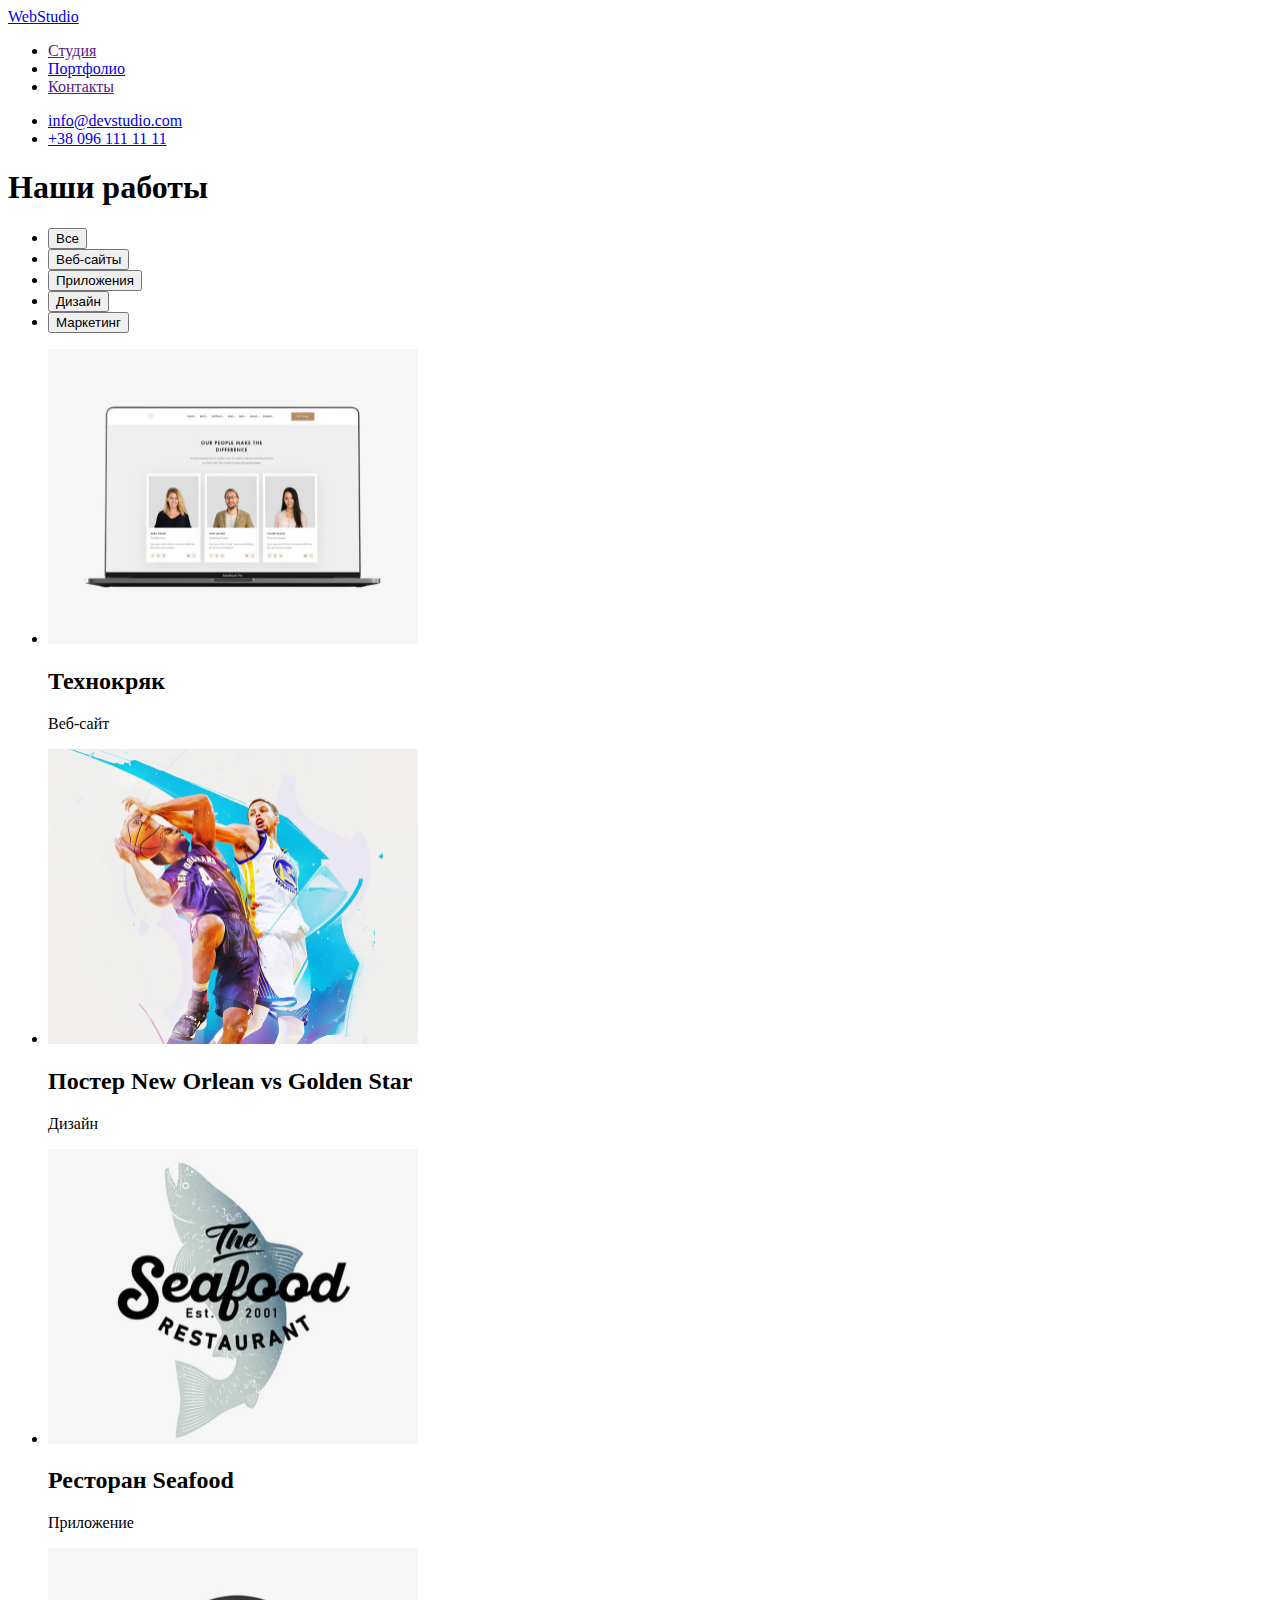
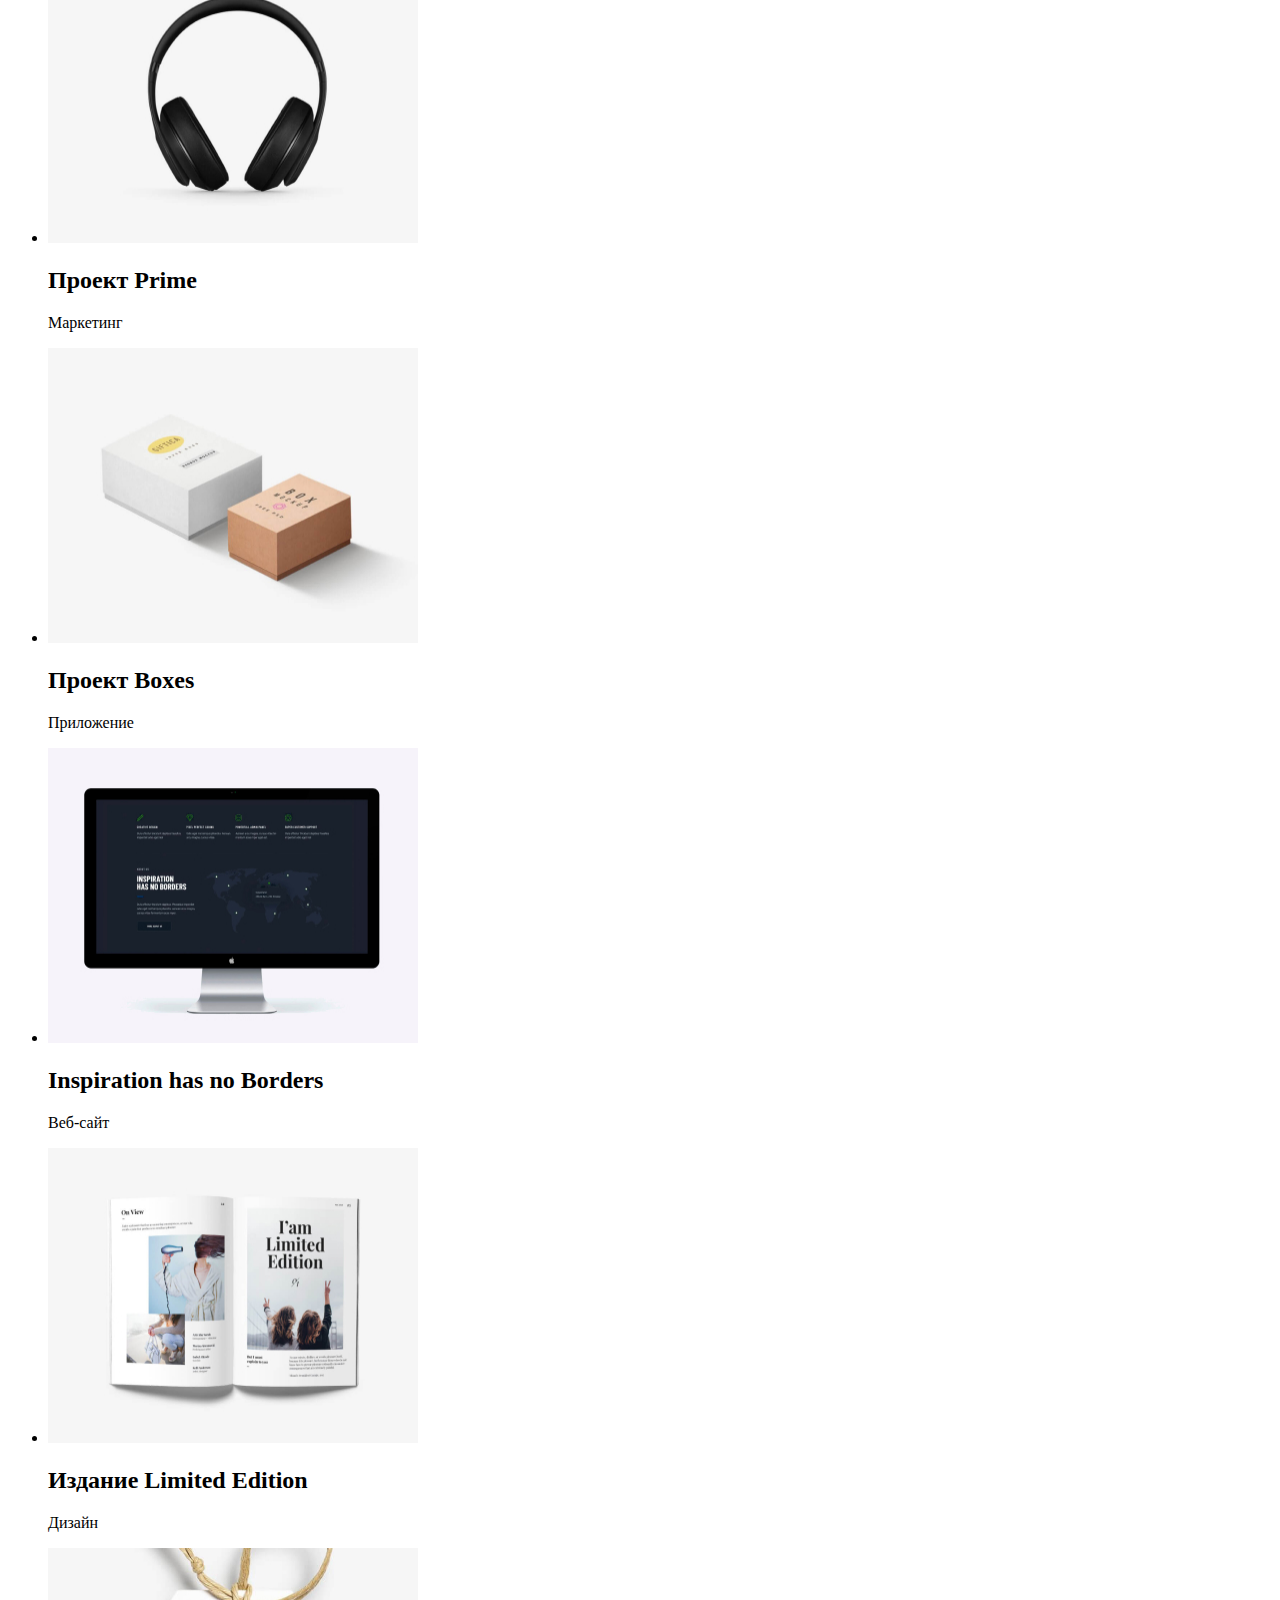
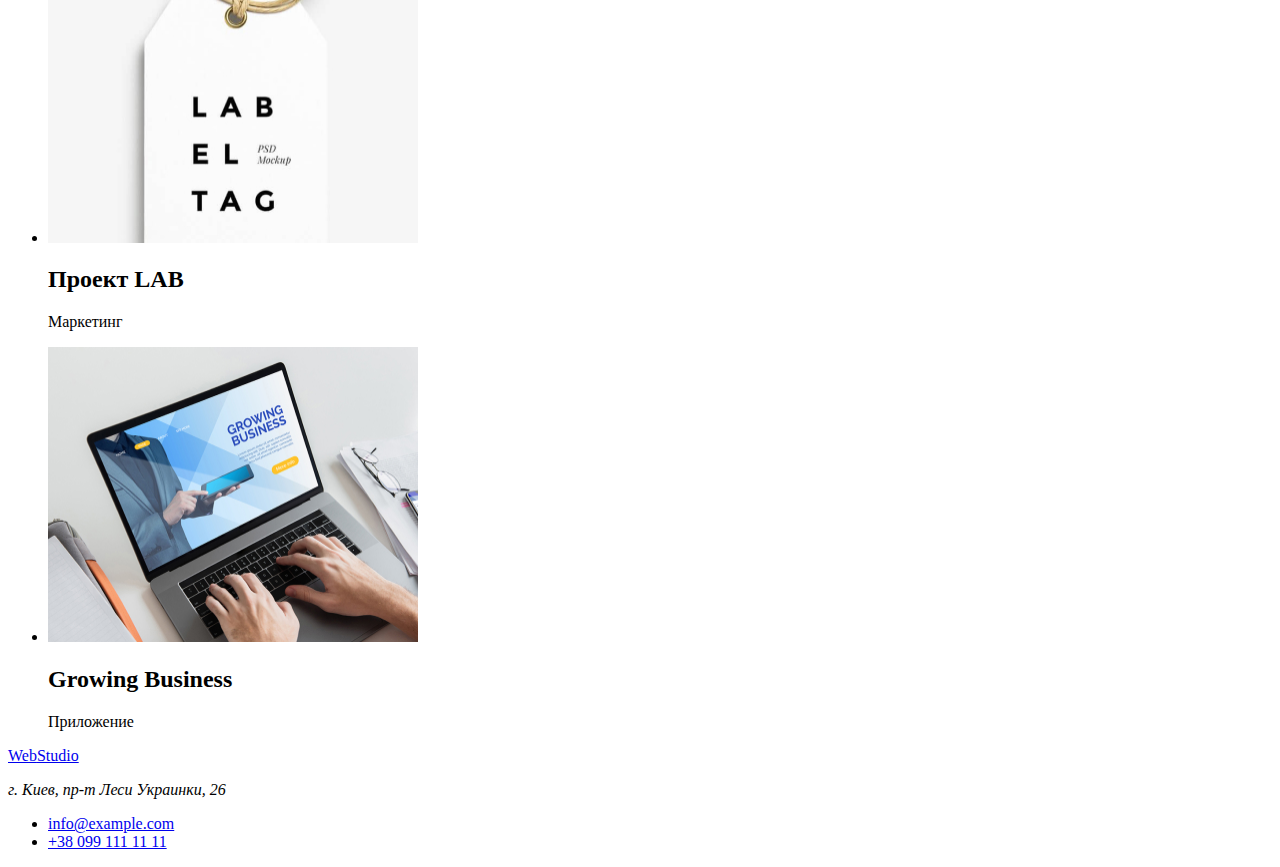
==== portfolio.html @ 9e8cba08 "Домашка 3. Начало" ====
<!DOCTYPE html>
<html lang="ru">
<head>
    <meta charset="UTF-8">
    <meta http-equiv="X-UA-Compatible" content="IE=edge">
    <meta name="viewport" content="width=device-width, initial-scale=1.0">
    <title>Document</title>
</head>
<body>
    <header>
        <nav>
            <a href="./index.html" lang="en">Web<span>Studio</span></a>
            <ul>
                <li><a href="">Студия</a></li>
                <li><a href="./portfolio.html">Портфолио</a></li>
                <li><a href="">Контакты</a></li>
            </ul>
        </nav>
        <ul>
            <li><a href="mailto:info@devstudio.com">info@devstudio.com</a></li>
            <li><a href="tel:+380961111111">+38 096 111 11 11</a></li>
        </ul>
        
    </header>
    <main>
    <section>
        <h1>Наши работы</h1>
        <ul>
            <li><button>Все</button></li>
            <li><button>Веб-сайты</button></li>
            <li><button>Приложения</button></li>
            <li><button>Дизайн</button></li>
            <li><button>Маркетинг</button></li>
        </ul>
        <ul>
            <li>
                <img src="./images/our-work/work1.jpg" alt="Три сотрудника" width="370" height="295">
                <h2>Технокряк</h2>
                <p>Веб-сайт</p>
            </li>
            <li>
                <img src="./images/our-work/work2.jpg" alt="Два баскетболиста" width="370" height="295">
                <h2>Постер <span lang="en">New Orlean vs Golden Star</span></h2>
                <p>Дизайн</p>
            </li>
            <li>
                <img src="./images/our-work/work3.jpg" alt="Реклама Морская еда - нарисован лосось" width="370" height="295">
                <h2>Ресторан <span lang="en">Seafood</span></h2>
                <p>Приложение</p>
            </li>
            <li>
                <img src="./images/our-work/work4.jpg" alt="Наушники" width="370" height="295">
                <h2>Проект <span lang="en"></span>Prime</h2>
                <p>Маркетинг</p>
            </li>
            <li>
                <img src="./images/our-work/work5.jpg" alt="Две коробочки" width="370" height="295">
                <h2>Проект <span lang="en">Boxes</span></h2>
                <p>Приложение</p>
            </li>
            <li>
                <img src="./images/our-work/work6.jpg" alt="Компьютер МАК" width="370" height="295">
                <h2 lang="en">Inspiration has no Borders</h2>
                <p>Веб-сайт</p>
            </li>
            <li>
                <img src="./images/our-work/work7.jpg" alt="Развернутая брошура" width="370" height="295">
                <h2>Издание <span lang="en">Limited Edition</span></h2>
                <p>Дизайн</p>
            </li>
            <li>
                <img src="./images/our-work/work8.jpg" alt="Бирка Лабель таг" width="370" height="295">
                <h2>Проект <span lang="en">LAB</span></h2>
                <p>Маркетинг</p>
            </li>
            <li>
                <img src="./images/our-work/work9.jpg" alt="Работает на ноутбуке" width="370" height="295">
                <h2 lang="en">Growing Business</h2>
                <p>Приложение</p>
            </li>

        </ul>

    </section>
    </main>
    <footer>
        <a href="./index.html" lang="en">Web<span>Studio</span></a>
        <address>
            <p> г. Киев, пр-т Леси Украинки, 26</p>
        </address>
        <ul>
            <li><a href="mailto:info@example.com">info@example.com</a></li>
            <li><a href="tel:+380991111111">+38 099 111 11 11</a></li>
        </ul>
        
    </footer>

</body>
</html>
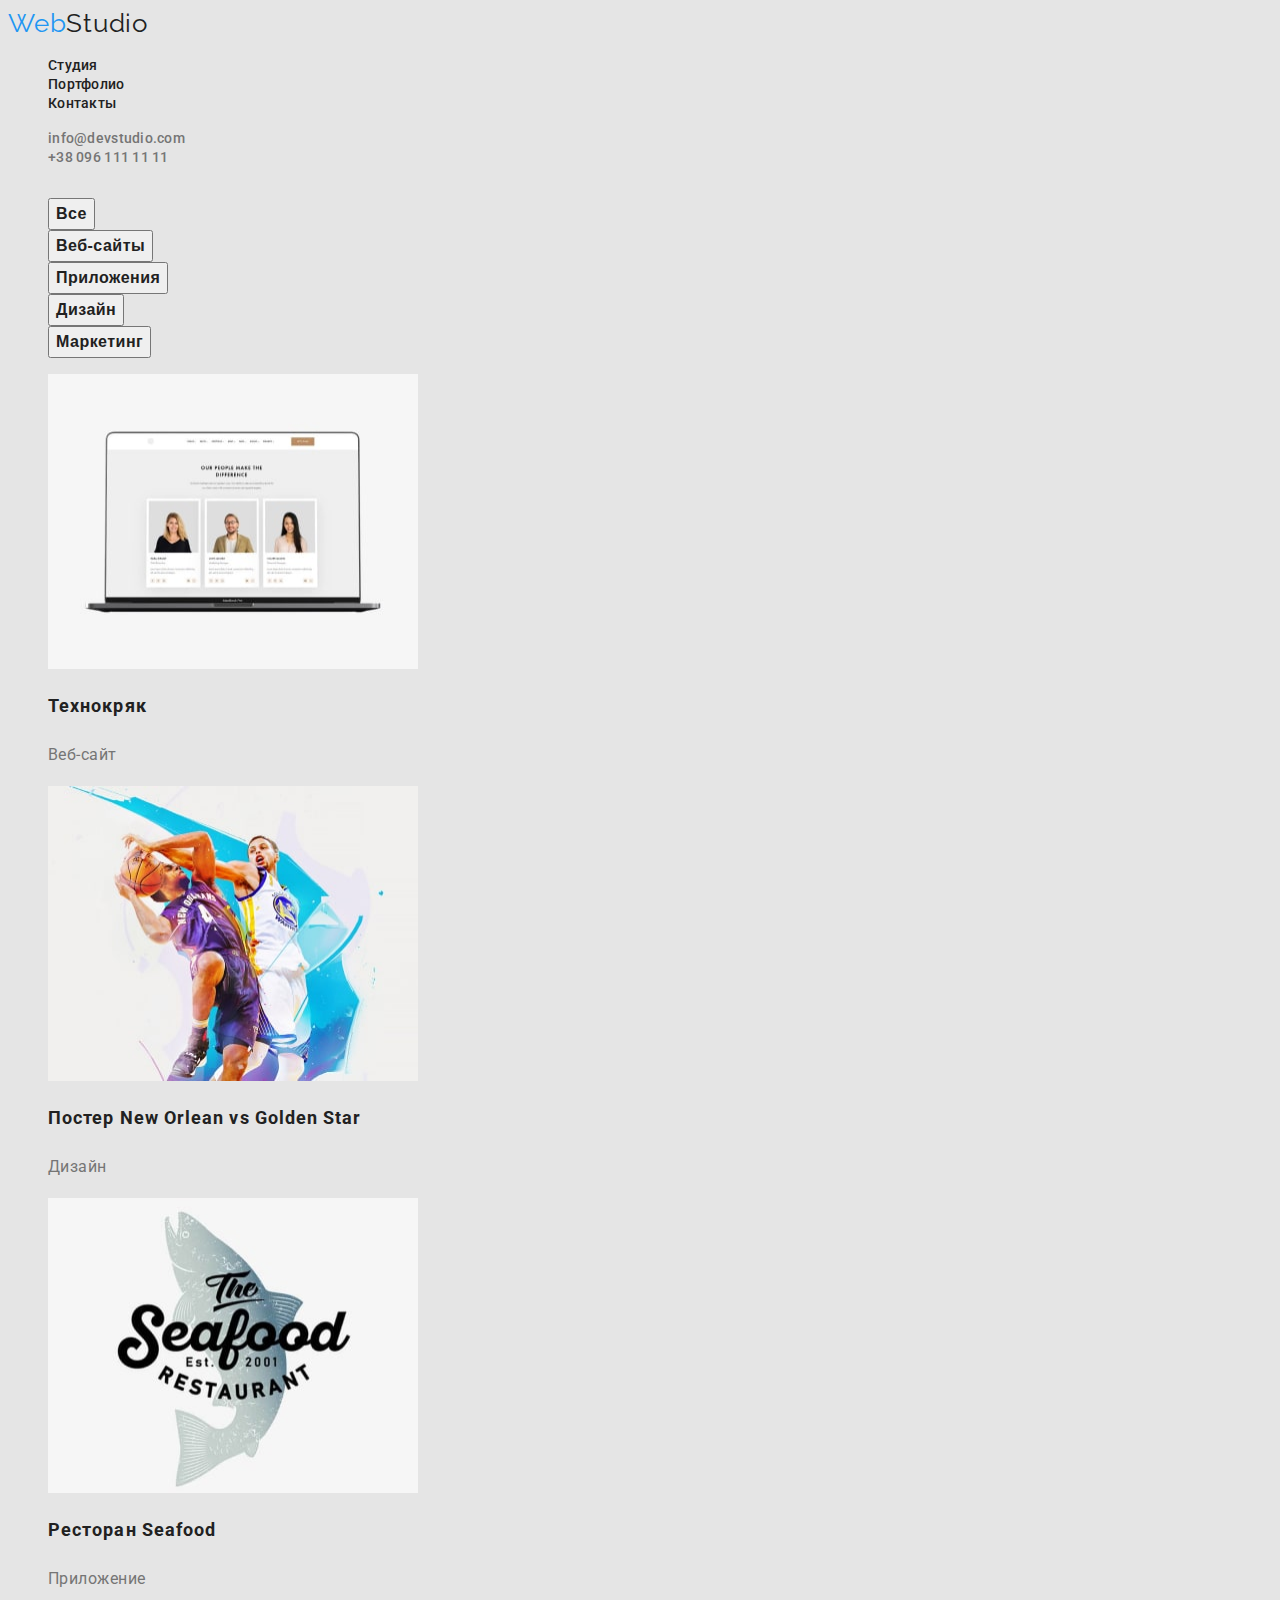
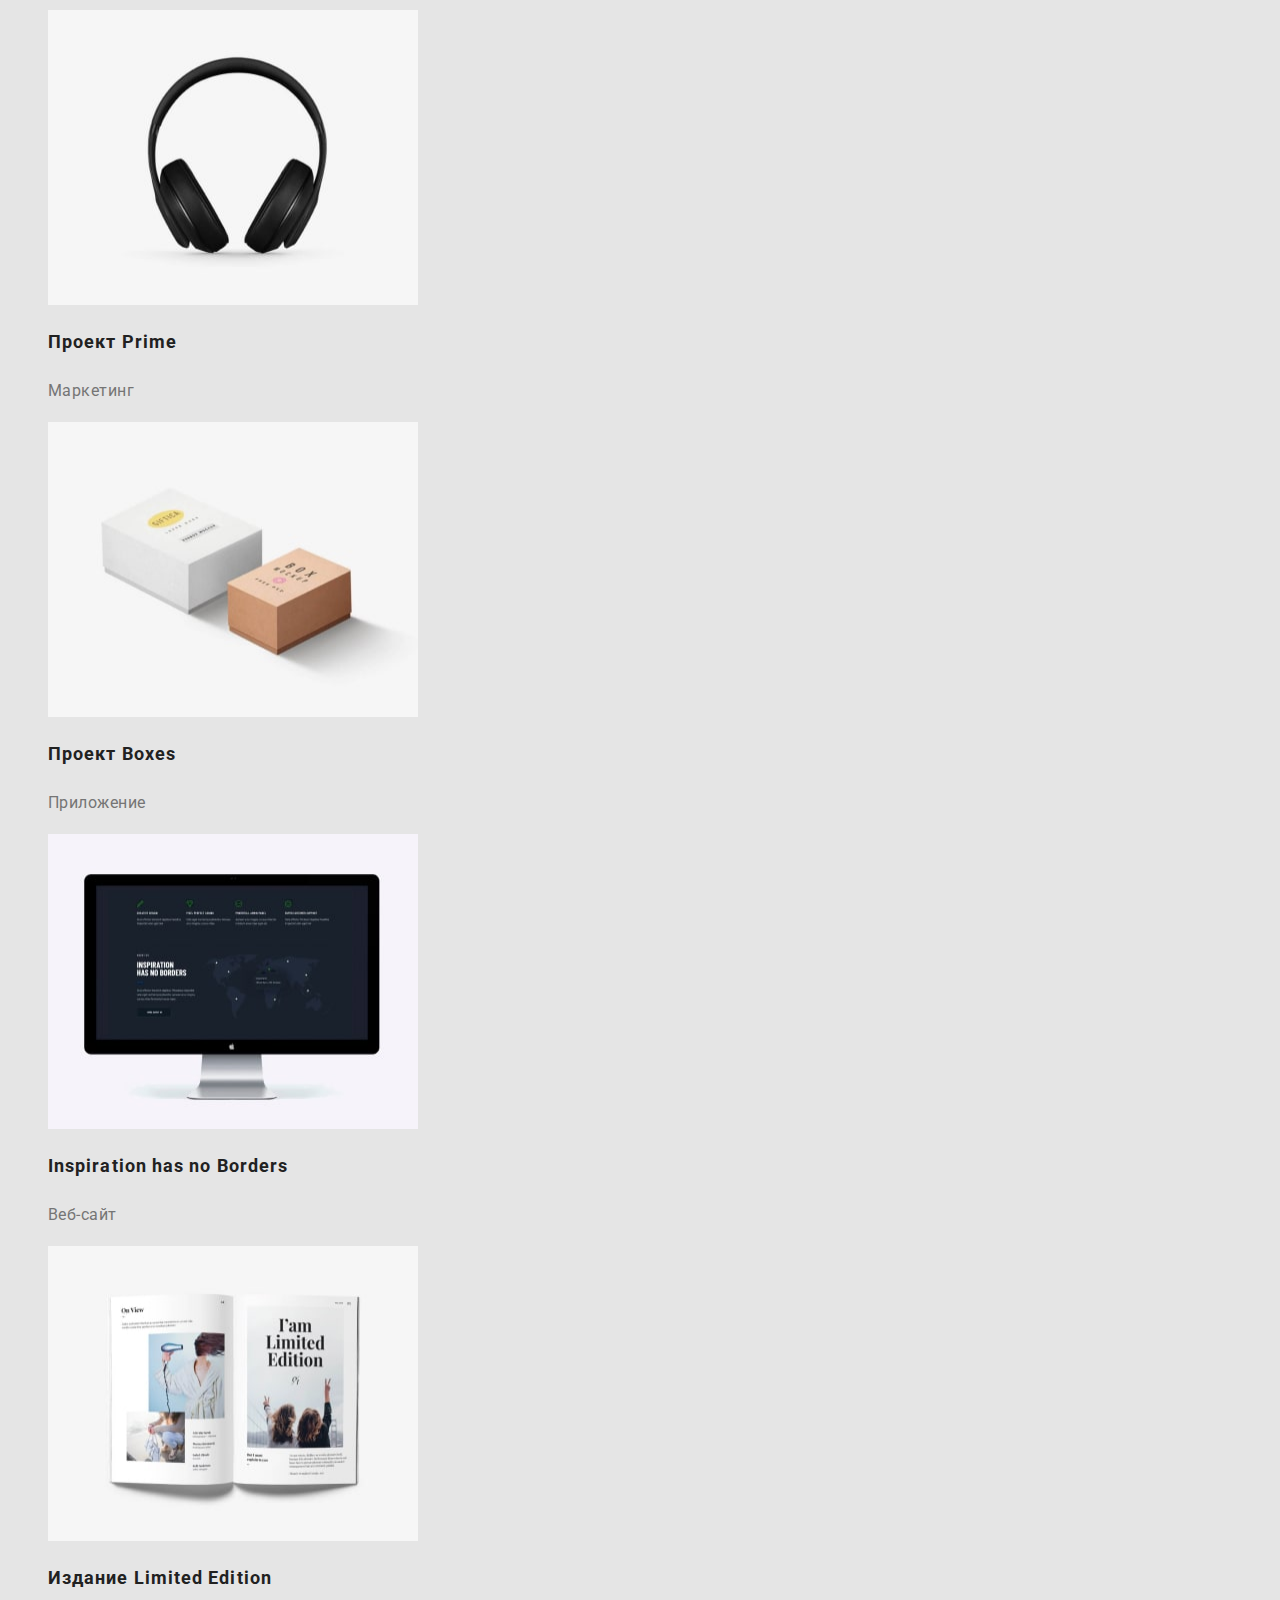
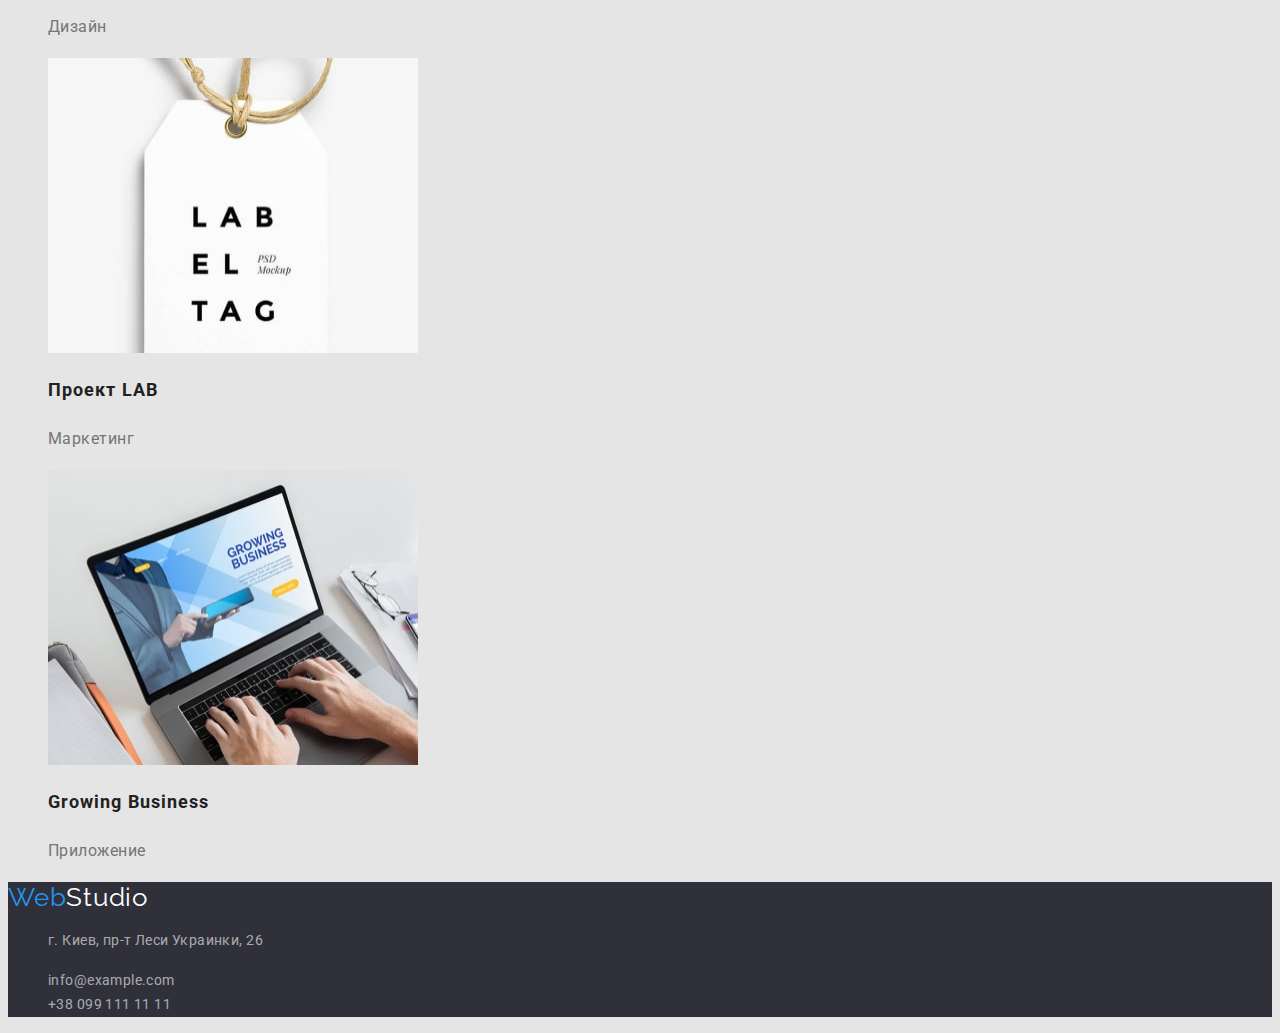
==== commit 2a29abd5: "добавил стили на шрифты" ====
--- a/portfolio.html
+++ b/portfolio.html
@@ -1,98 +1,108 @@
 <!DOCTYPE html>
+<!--Главная 3-->
 <html lang="ru">
 <head>
     <meta charset="UTF-8">
     <meta http-equiv="X-UA-Compatible" content="IE=edge">
     <meta name="viewport" content="width=device-width, initial-scale=1.0">
     <title>Document</title>
-</head>
+    <link rel="stylesheet" href="./css/style.css"/>
+    <link rel="preconnect" href="https://fonts.googleapis.com">
+<link rel="preconnect" href="https://fonts.gstatic.com" crossorigin>
+<link href="https://fonts.googleapis.com/css2?family=Raleway:wght@700&family=Roboto:wght@400;500;700;900&display=swap" rel="stylesheet">
+
+</head>  
 <body>
-    <header>
-        <nav>
-            <a href="./index.html" lang="en">Web<span>Studio</span></a>
-            <ul>
-                <li><a href="">Студия</a></li>
-                <li><a href="./portfolio.html">Портфолио</a></li>
-                <li><a href="">Контакты</a></li>
-            </ul>
-        </nav>
-        <ul>
-            <li><a href="mailto:info@devstudio.com">info@devstudio.com</a></li>
-            <li><a href="tel:+380961111111">+38 096 111 11 11</a></li>
-        </ul>
-        
+
+       <header class="header">
+           <!-- section-nav -->
+            <nav class="header-nav">
+                <a href="./index.html" lang="en" class="logo link">Web<span class="logo-black">Studio</span></a>
+                <ul class="header-list list">
+                    <li class="header-item">
+                        <a class="header-link link" href="">Студия</a></li>
+                    <li class="header-item">
+                        <a class="header-link link" href="./portfolio.html">Портфолио</a></li>
+                    <li class="header-item">
+                        <a class="header-link link" href="">Контакты</a></li>
+                </ul>
+            </nav>
+            <ul class="header-contacts list">
+                <li><a class="header-mail link" href="mailto:info@devstudio.com">info@devstudio.com</a></li>
+                <li><a class="header-phone link" href="tel:+380961111111">+38 096 111 11 11</a></li>
+            </ul>        
     </header>
     <main>
-    <section>
-        <h1>Наши работы</h1>
-        <ul>
-            <li><button>Все</button></li>
-            <li><button>Веб-сайты</button></li>
-            <li><button>Приложения</button></li>
-            <li><button>Дизайн</button></li>
-            <li><button>Маркетинг</button></li>
-        </ul>
-        <ul>
-            <li>
-                <img src="./images/our-work/work1.jpg" alt="Три сотрудника" width="370" height="295">
-                <h2>Технокряк</h2>
-                <p>Веб-сайт</p>
-            </li>
-            <li>
-                <img src="./images/our-work/work2.jpg" alt="Два баскетболиста" width="370" height="295">
-                <h2>Постер <span lang="en">New Orlean vs Golden Star</span></h2>
-                <p>Дизайн</p>
-            </li>
-            <li>
-                <img src="./images/our-work/work3.jpg" alt="Реклама Морская еда - нарисован лосось" width="370" height="295">
-                <h2>Ресторан <span lang="en">Seafood</span></h2>
-                <p>Приложение</p>
-            </li>
-            <li>
-                <img src="./images/our-work/work4.jpg" alt="Наушники" width="370" height="295">
-                <h2>Проект <span lang="en"></span>Prime</h2>
-                <p>Маркетинг</p>
-            </li>
-            <li>
-                <img src="./images/our-work/work5.jpg" alt="Две коробочки" width="370" height="295">
-                <h2>Проект <span lang="en">Boxes</span></h2>
-                <p>Приложение</p>
-            </li>
-            <li>
-                <img src="./images/our-work/work6.jpg" alt="Компьютер МАК" width="370" height="295">
-                <h2 lang="en">Inspiration has no Borders</h2>
-                <p>Веб-сайт</p>
-            </li>
-            <li>
-                <img src="./images/our-work/work7.jpg" alt="Развернутая брошура" width="370" height="295">
-                <h2>Издание <span lang="en">Limited Edition</span></h2>
-                <p>Дизайн</p>
-            </li>
-            <li>
-                <img src="./images/our-work/work8.jpg" alt="Бирка Лабель таг" width="370" height="295">
-                <h2>Проект <span lang="en">LAB</span></h2>
-                <p>Маркетинг</p>
-            </li>
-            <li>
-                <img src="./images/our-work/work9.jpg" alt="Работает на ноутбуке" width="370" height="295">
-                <h2 lang="en">Growing Business</h2>
-                <p>Приложение</p>
-            </li>
-
-        </ul>
-
-    </section>
+        <section class="works">
+            <h1 class="works-title">Наши работы</h1>
+            <ul class="works-filter list">
+                <li><button type="button" class="work-button">Все</button></li>
+                <li><button type="button" class="work-button">Веб-сайты</button></li>
+                <li><button type="button" class="work-button">Приложения</button></li>
+                <li><button type="button" class="work-button">Дизайн</button></li>
+                <li><button type="button" class="work-button">Маркетинг</button></li>
+            </ul>
+            <ul class="works-list list">
+                <li>
+                    <img src="./images/our-work/work1.jpg" alt="Три сотрудника" width="370" height="295">
+                    <h2 class="works-project">Технокряк</h2>
+                    <p class="works-discription">Веб-сайт</p>
+                </li>
+                <li>
+                    <img src="./images/our-work/work2.jpg" alt="Два баскетболиста" width="370" height="295">
+                    <h2 class="works-project">Постер <span lang="en">New Orlean vs Golden Star</span></h2>
+                    <p class="works-discription">Дизайн</p>
+                </li>
+                <li>
+                    <img src="./images/our-work/work3.jpg" alt="Реклама Морская еда - нарисован лосось" width="370" height="295">
+                    <h2 class="works-project">Ресторан <span lang="en">Seafood</span></h2>
+                    <p class="works-discription">Приложение</p>
+                </li>
+                <li>
+                    <img src="./images/our-work/work4.jpg" alt="Наушники" width="370" height="295">
+                    <h2 class="works-project">Проект <span lang="en"></span>Prime</h2>
+                    <p class="works-discription">Маркетинг</p>
+                </li>
+                <li>
+                    <img src="./images/our-work/work5.jpg" alt="Две коробочки" width="370" height="295">
+                    <h2 class="works-project">Проект <span lang="en">Boxes</span></h2>
+                    <p class="works-discription">Приложение</p>
+                </li>
+                <li>
+                    <img src="./images/our-work/work6.jpg" alt="Компьютер МАК" width="370" height="295">
+                    <h2 lang="en" class="works-project">Inspiration has no Borders</h2>
+                    <p class="works-discription">Веб-сайт</p>
+                </li>
+                <li>
+                    <img src="./images/our-work/work7.jpg" alt="Развернутая брошура" width="370" height="295">
+                    <h2 class="works-project">Издание <span lang="en">Limited Edition</span></h2>
+                    <p class="works-discription">Дизайн</p>
+                </li>
+                <li>
+                    <img src="./images/our-work/work8.jpg" alt="Бирка Лабель таг" width="370" height="295">
+                    <h2 class="works-project">Проект <span lang="en">LAB</span></h2>
+                    <p class="works-discription">Маркетинг</p>
+                </li>
+                <li>
+                    <img src="./images/our-work/work9.jpg" alt="Работает на ноутбуке" width="370" height="295">
+                    <h2 lang="en" class="works-project">Growing Business</h2>
+                    <p class="works-discription">Приложение</p>
+                </li>    
+            </ul>    
+        </section>
     </main>
-    <footer>
-        <a href="./index.html" lang="en">Web<span>Studio</span></a>
-        <address>
-            <p> г. Киев, пр-т Леси Украинки, 26</p>
+    <!--footer-->
+    <footer class="footer">
+        <a href="./index.html" lang="en" class="logo link">Web<span class="logo-white">Studio</span></a>
+        <address class="footer-data">
+            <p>
+                <a href="https://goo.gl/maps/pQ1iqYw23tvZCVZEA" class="link footer-address">г. Киев, пр-т Леси Украинки, 26</a>
+            </p>
+            <ul class="footer-list list">
+                <li><a href="mailto:info@example.com" class="footer-mail link">info@example.com</a></li>
+                <li><a href="tel:+380991111111" class="footer-phone link">+38 099 111 11 11</a></li>
+             </ul>
         </address>
-        <ul>
-            <li><a href="mailto:info@example.com">info@example.com</a></li>
-            <li><a href="tel:+380991111111">+38 099 111 11 11</a></li>
-        </ul>
-        
     </footer>
 
 </body>
--- a/css/style.css
+++ b/css/style.css
@@ -0,0 +1,244 @@
+:root{
+    --primary-text-color: #212121;
+    --secondary-text-color:#757575;
+    --accent-text-color: #2196F3;
+}
+
+address { all: initial; }
+
+
+body {
+    background-color:#E5E5E5;
+    color: var(--primary-text-color);
+    font-family: Roboto, sans-serif;
+}
+
+.list{
+    list-style: none;
+}
+
+.link{
+    text-decoration: none;
+}
+
+
+
+/*---------------------header-----------------------*/
+
+.logo{
+    color: var(--accent-text-color);
+    font-family: Raleway, sans-serif;
+    font-size: 26px;
+    line-height: 1.19;
+    letter-spacing: 0.03em;
+}
+
+.logo-black{
+    color: var(--primary-text-color);
+}
+
+.logo-white{
+    color: #FFFFFF;
+}
+
+/*----------------site-nav-----------------*/ 
+
+
+.header-link{
+    color: var(--primary-text-color);
+    font-weight: 500;
+    font-size: 14px;
+    line-height: 1.14;
+    letter-spacing: 0.02em
+}
+
+.header-link:hover,
+.header-link:focus {
+    font-weight: 500;
+    font-size: 14px;
+    line-height: 1.14;
+    letter-spacing: 0.02em;
+    color: var(--accent-text-color);
+}
+
+.header-mail, .header-phone{
+    font-weight: 500;
+    font-size: 14px;
+    line-height: 1.14;
+    letter-spacing: 0.02em;
+    color: var(--secondary-text-color);
+}
+
+.header-mail:hover, .header-phone:hover,
+.header-mail:focus, .header-phone:focus{
+    font-weight: 500;
+    font-size: 14px;
+    line-height: 1.14;
+    letter-spacing: 0.02em;
+    color: var(--accent-text-color);
+
+}
+
+
+/*-------------------section gero-----------------*/
+
+.hero{
+
+}
+
+.hero-title{
+    font-weight: 900;
+    font-size: 44px;
+    line-height: 1.36;
+    letter-spacing: 0.06em;
+    text-transform: uppercase;
+    color: #FFFFFF;
+}
+
+.hero-button{
+    font-weight: bold;
+    font-size: 16px;
+    line-height: 1.88;
+    letter-spacing: 0.06em;
+    color: #FFFFFF;
+}
+
+
+/*-------------------advantage-----------------*/
+
+.advantage-title{
+    font-size: 0px;
+    line-height: 42px;
+    text-align: center;
+    letter-spacing: 0.03em;
+}
+
+.advantage-topic{
+    font-weight: bold;
+    font-size: 14px;
+    line-height: 1.14;
+    letter-spacing: 0.03em;
+    text-transform: uppercase;
+    color: var(--primary-text-color);
+}
+
+.advantage-paragrph{
+    font-weight: normal;
+    font-size: 14px;
+    line-height: 1.71;
+    letter-spacing: 0.03em;
+    color: var(--secondary-text-color);
+}
+
+/*-------------------do-----------------*/
+
+.do_title{
+    font-weight: bold;
+    font-size: 36px;
+    line-height: 1.17;
+    text-align: center;
+    letter-spacing: 0.03em;
+    color: var(--primary-text-color);
+}
+
+/*-------------------team-----------------*/
+
+.team-title{
+    font-weight: bold;
+    font-size: 36px;
+    line-height: 1.17;
+    text-align: center;
+    letter-spacing: 0.03em;
+    color: var(--primary-text-color);
+}
+
+
+.team-name{
+    font-weight: 500;
+    font-size: 16px;
+    line-height: 1.19;
+    text-align: center;
+    letter-spacing: 0.03em;
+    color: var(--primary-text-color);
+}
+
+.team-position{
+    font-weight: normal;
+    font-size: 16px;
+    line-height: 1.19;
+    text-align: center;
+    letter-spacing: 0.03em;
+    color: var(--secondary-text-color);
+}
+
+/*-------------------footer-----------------*/
+
+.footer{
+    background-color: #2F303A;
+}
+
+.footer-address{
+    margin: 40px;
+    font-weight: normal;
+    font-size: 14px;
+    line-height: 1.71;
+    letter-spacing: 0.03em;
+
+
+}
+
+.footer-mail, .footer-phone, .footer-address{
+    font-family: Roboto, sans-serif;
+    font-weight: normal;
+    font-size: 14px;
+    line-height: 1.71;
+    letter-spacing: 0.03em;
+    color: rgba(255, 255, 255, 0.6);
+}
+
+.footer-mail:hover, .footer-phone:hover, .footer-address:hover,
+.footer-mail:focus, .footer-phone:focus, .footer-address:focus{
+    font-weight: normal;
+    font-size: 14px;
+    line-height: 1.71;
+    letter-spacing: 0.03em;
+    color: var(--accent-text-color);
+
+}
+
+/*=+=+=+=+=+=+=+=+=+= portfolio =+=+=+=+=+=+=+=+=*/
+
+/*-------------------works-----------------*/
+
+.works-title{
+    font-weight: normal;
+    font-size: 0px;
+    line-height: 1.71;
+    letter-spacing: 0.03em;
+}
+
+.work-button{
+    font-weight: bold;
+    font-size: 16px;
+    line-height: 1.63;
+    text-align: center;
+    letter-spacing: 0.03em;
+    color: var(--primary-text-color);  
+}
+
+.works-project{
+    font-weight: bold;
+    font-size: 18px;
+    line-height: 2;
+    letter-spacing: 0.06em;
+    color: var(--primary-text-color);
+}
+
+.works-discription{
+    font-weight: normal;
+    font-size: 16px;
+    line-height: 1.88;
+    letter-spacing: 0.03em;
+    color: var(--secondary-text-color);
+}
+
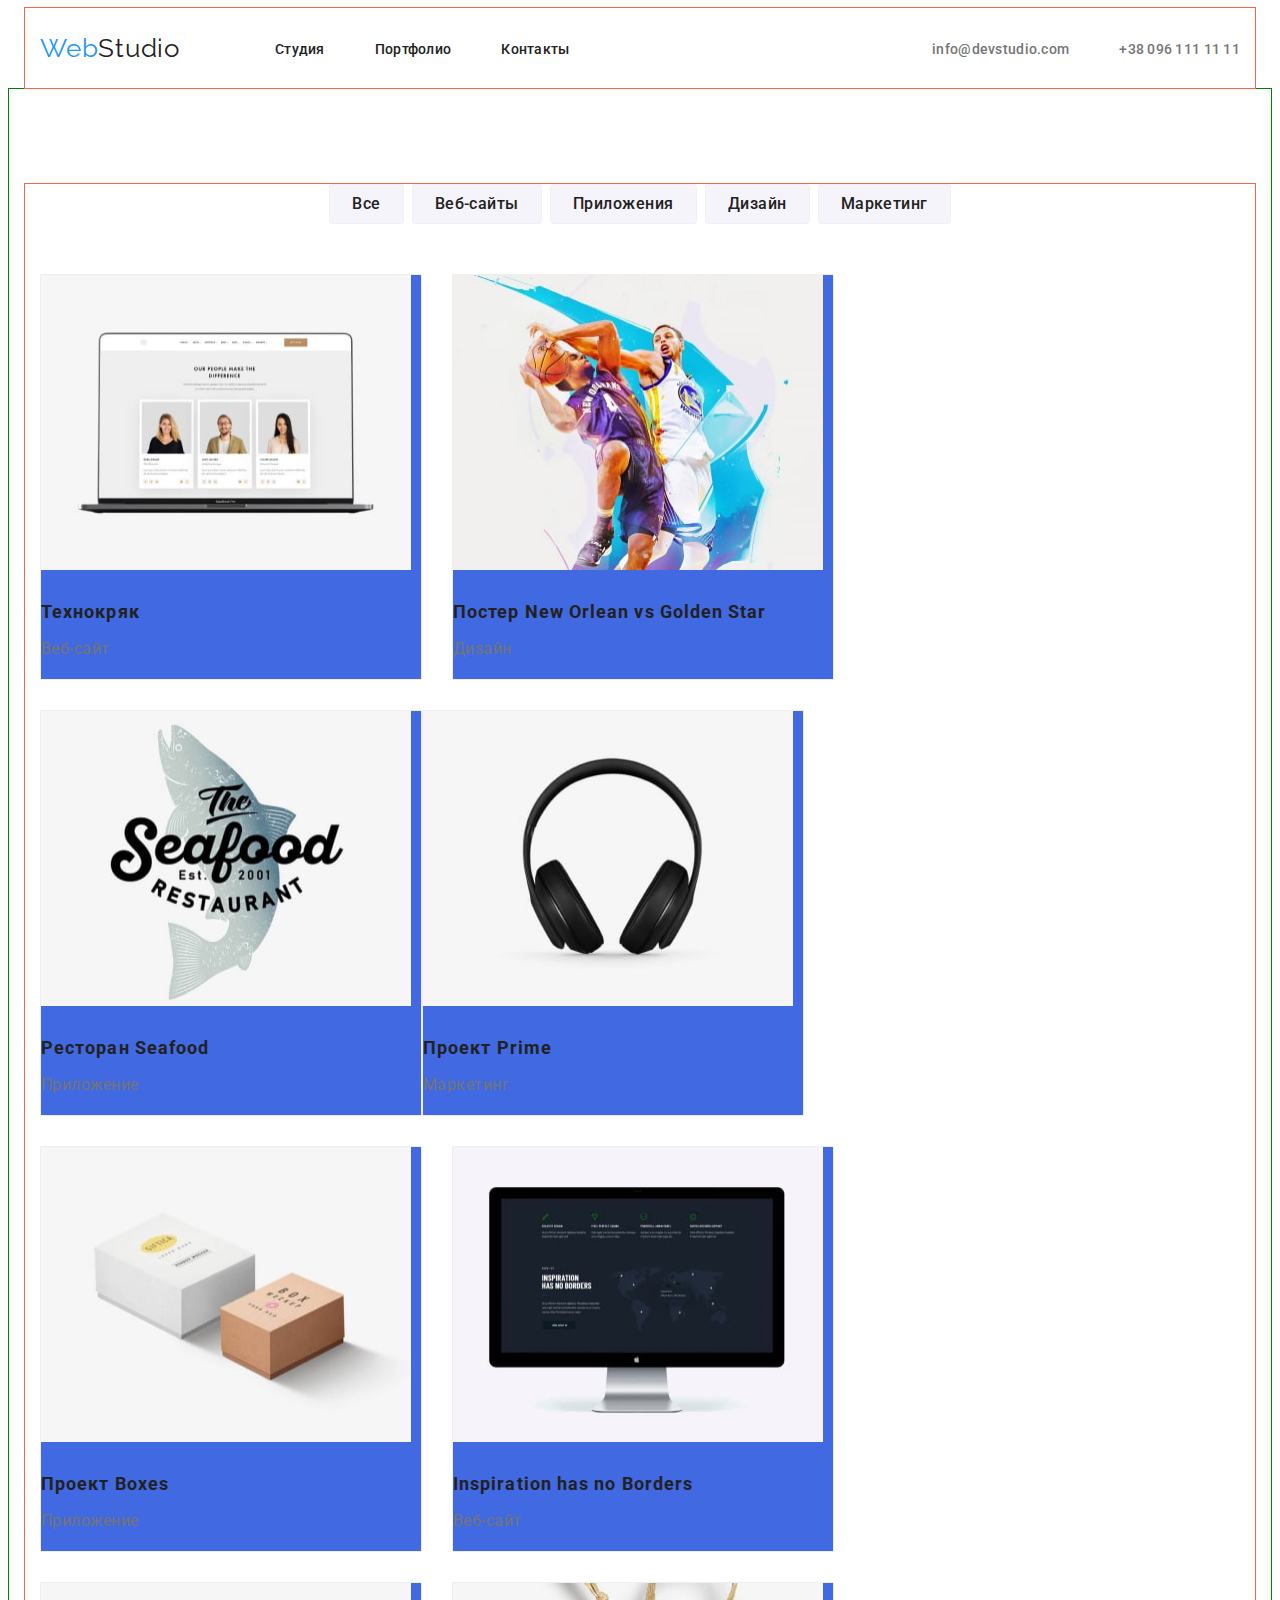
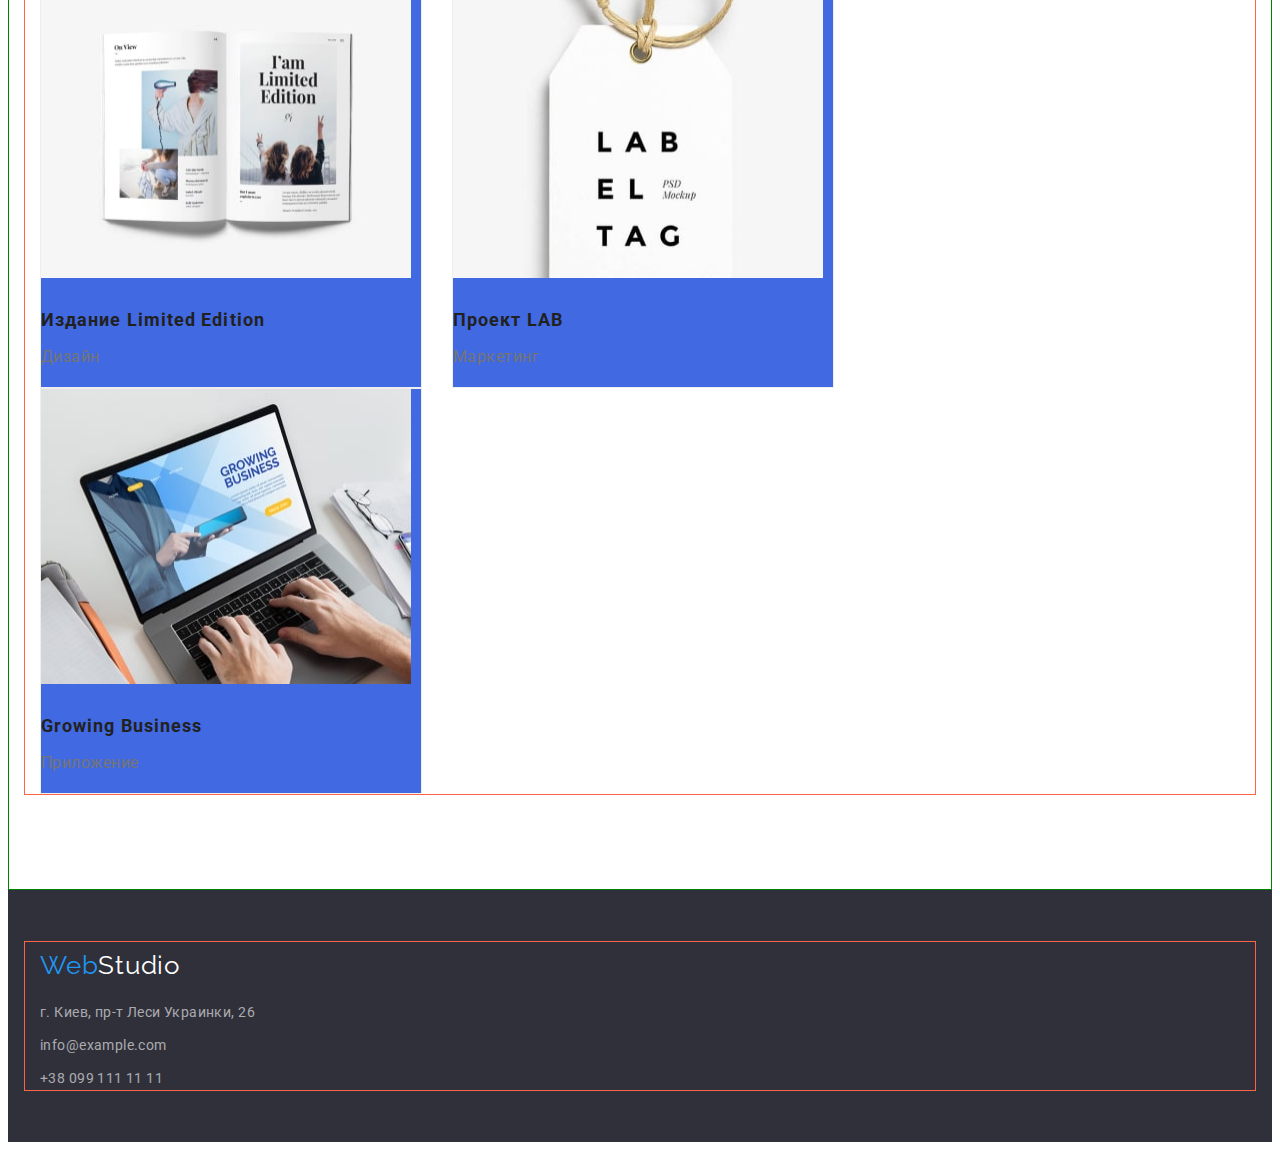
==== commit 24569ebb: "подключил флекс" ====
--- a/portfolio.html
+++ b/portfolio.html
@@ -6,16 +6,19 @@
     <meta http-equiv="X-UA-Compatible" content="IE=edge">
     <meta name="viewport" content="width=device-width, initial-scale=1.0">
     <title>Document</title>
+    <link rel="preconnect" href="https://fonts.googleapis.com">
+    <link rel="preconnect" href="https://fonts.gstatic.com" crossorigin>
+    <link href="https://fonts.googleapis.com/css2?family=Raleway:wght@700&family=Roboto:wght@400;500;700;900&display=swap" rel="stylesheet">
+    <link rel="stylesheet" href="https://cdnjs.cloudflare.com/ajax/libs/modern-normalize/1.1.0/modern-normalize.min.css" integrity="sha512-wpPYUAdjBVSE4KJnH1VR1HeZfpl1ub8YT/NKx4PuQ5NmX2tKuGu6U/JRp5y+Y8XG2tV+wKQpNHVUX03MfMFn9Q==" crossorigin="anonymous" referrerpolicy="no-referrer" />
     <link rel="stylesheet" href="./css/style.css"/>
-    <link rel="preconnect" href="https://fonts.googleapis.com">
-<link rel="preconnect" href="https://fonts.gstatic.com" crossorigin>
-<link href="https://fonts.googleapis.com/css2?family=Raleway:wght@700&family=Roboto:wght@400;500;700;900&display=swap" rel="stylesheet">
+    
 
 </head>  
 <body>
 
-       <header class="header">
-           <!-- section-nav -->
+    <header class="header">
+        <div class="container header">
+            <!-- section-nav -->
             <nav class="header-nav">
                 <a href="./index.html" lang="en" class="logo link">Web<span class="logo-black">Studio</span></a>
                 <ul class="header-list list">
@@ -30,79 +33,87 @@
             <ul class="header-contacts list">
                 <li><a class="header-mail link" href="mailto:info@devstudio.com">info@devstudio.com</a></li>
                 <li><a class="header-phone link" href="tel:+380961111111">+38 096 111 11 11</a></li>
-            </ul>        
+            </ul>
+        </div>
+           
+        
     </header>
     <main>
-        <section class="works">
-            <h1 class="works-title">Наши работы</h1>
-            <ul class="works-filter list">
-                <li><button type="button" class="work-button">Все</button></li>
-                <li><button type="button" class="work-button">Веб-сайты</button></li>
-                <li><button type="button" class="work-button">Приложения</button></li>
-                <li><button type="button" class="work-button">Дизайн</button></li>
-                <li><button type="button" class="work-button">Маркетинг</button></li>
+        <section class="works section">
+            <div class="container works-section">
+                <h1 class="works-title visually-hidden">Наши работы</h1>
+                <ul class="works-filters list">
+                <li class="works-filter"><button type="button" class="work-button">Все</button></li>
+                <li class="works-filter"><button type="button" class="work-button">Веб-сайты</button></li>
+                <li class="works-filter"><button type="button" class="work-button">Приложения</button></li>
+                <li class="works-filter"><button type="button" class="work-button">Дизайн</button></li>
+                <li class="works-filter"><button type="button" class="work-button">Маркетинг</button></li>
             </ul>
             <ul class="works-list list">
-                <li>
+                <li class="works-item">
                     <img src="./images/our-work/work1.jpg" alt="Три сотрудника" width="370" height="295">
                     <h2 class="works-project">Технокряк</h2>
                     <p class="works-discription">Веб-сайт</p>
                 </li>
-                <li>
+                <li class="works-item">
                     <img src="./images/our-work/work2.jpg" alt="Два баскетболиста" width="370" height="295">
                     <h2 class="works-project">Постер <span lang="en">New Orlean vs Golden Star</span></h2>
                     <p class="works-discription">Дизайн</p>
                 </li>
-                <li>
+                <li class="works-item">
                     <img src="./images/our-work/work3.jpg" alt="Реклама Морская еда - нарисован лосось" width="370" height="295">
                     <h2 class="works-project">Ресторан <span lang="en">Seafood</span></h2>
                     <p class="works-discription">Приложение</p>
                 </li>
-                <li>
+                <li class="works-item">
                     <img src="./images/our-work/work4.jpg" alt="Наушники" width="370" height="295">
                     <h2 class="works-project">Проект <span lang="en"></span>Prime</h2>
                     <p class="works-discription">Маркетинг</p>
                 </li>
-                <li>
+                <li class="works-item">
                     <img src="./images/our-work/work5.jpg" alt="Две коробочки" width="370" height="295">
                     <h2 class="works-project">Проект <span lang="en">Boxes</span></h2>
                     <p class="works-discription">Приложение</p>
                 </li>
-                <li>
+                <li class="works-item">
                     <img src="./images/our-work/work6.jpg" alt="Компьютер МАК" width="370" height="295">
                     <h2 lang="en" class="works-project">Inspiration has no Borders</h2>
                     <p class="works-discription">Веб-сайт</p>
                 </li>
-                <li>
+                <li class="works-item">
                     <img src="./images/our-work/work7.jpg" alt="Развернутая брошура" width="370" height="295">
                     <h2 class="works-project">Издание <span lang="en">Limited Edition</span></h2>
                     <p class="works-discription">Дизайн</p>
                 </li>
-                <li>
+                <li class="works-item">
                     <img src="./images/our-work/work8.jpg" alt="Бирка Лабель таг" width="370" height="295">
                     <h2 class="works-project">Проект <span lang="en">LAB</span></h2>
                     <p class="works-discription">Маркетинг</p>
                 </li>
-                <li>
+                <li class="works-item">
                     <img src="./images/our-work/work9.jpg" alt="Работает на ноутбуке" width="370" height="295">
                     <h2 lang="en" class="works-project">Growing Business</h2>
                     <p class="works-discription">Приложение</p>
                 </li>    
             </ul>    
+            </div>
+            
         </section>
     </main>
+
     <!--footer-->
     <footer class="footer">
-        <a href="./index.html" lang="en" class="logo link">Web<span class="logo-white">Studio</span></a>
-        <address class="footer-data">
-            <p>
-                <a href="https://goo.gl/maps/pQ1iqYw23tvZCVZEA" class="link footer-address">г. Киев, пр-т Леси Украинки, 26</a>
-            </p>
-            <ul class="footer-list list">
-                <li><a href="mailto:info@example.com" class="footer-mail link">info@example.com</a></li>
-                <li><a href="tel:+380991111111" class="footer-phone link">+38 099 111 11 11</a></li>
-             </ul>
-        </address>
+        <div class="container futer-section">
+            <a href="./index.html" lang="en" class="logo link footer-logo">Web<span class="logo-white">Studio</span></a>
+            <address class="footer-data">
+                <ul class="footer-list list">
+                    <li class="footer-item"><a href="https://goo.gl/maps/pQ1iqYw23tvZCVZEA" class="link footer-address">г. Киев, пр-т Леси Украинки, 26</a></li>
+                    <li class="footer-item"><a href="mailto:info@example.com" class="footer-mail link">info@example.com</a></li>
+                    <li class="footer-item"><a href="tel:+380991111111" class="footer-phone link">+38 099 111 11 11</a></li>
+                </ul>
+            </address>
+        </div>
+        
     </footer>
 
 </body>
--- a/css/style.css
+++ b/css/style.css
@@ -8,9 +8,17 @@
 
 
 body {
-    background-color:#E5E5E5;
     color: var(--primary-text-color);
     font-family: Roboto, sans-serif;
+   }
+
+.container{
+    margin-left: auto;
+    margin-right: auto;
+    width: 1200px;
+    padding-left: 15px;
+    padding-right: 15px;  
+    border: 1px solid tomato;
 }
 
 .list{
@@ -21,9 +29,52 @@
     text-decoration: none;
 }
 
-
+h1,h2,h3,h4,h5,h6,p{
+    margin-top: 0;
+    margin-bottom: 0;
+}
+
+ul{
+    margin-top: 0;
+    margin-bottom: 0;
+    padding-left: 0;
+}
+
+.section{
+    padding-top: 94px;
+    padding-bottom: 94px;
+    border: 1px solid green;
+}
+
+.section.no-padding{
+    padding-top: 0;
+    padding-bottom: 0;
+}
+
+.visually-hidden {
+    position: absolute;
+    width: 1px;
+    height: 1px;
+    margin: -1px;
+    padding: 0;
+    overflow: hidden;
+    border: 0;
+    clip: rect(0 0 0 0);
+}
 
 /*---------------------header-----------------------*/
+.header{
+    display: flex;
+    align-items: center;
+    height: 80px;
+}
+
+
+.header-nav{
+    display: flex;
+    align-items: center;
+
+}
 
 .logo{
     color: var(--accent-text-color);
@@ -31,6 +82,7 @@
     font-size: 26px;
     line-height: 1.19;
     letter-spacing: 0.03em;
+    margin: 8px 95px 8px 0;
 }
 
 .logo-black{
@@ -41,15 +93,23 @@
     color: #FFFFFF;
 }
 
-/*----------------site-nav-----------------*/ 
-
+.header-list{
+    display: flex;
+}
+
+.header-contacts{
+    margin-left: auto;
+    margin-right: 10;
+    display: flex;
+    align-items: center;
+}   
 
 .header-link{
     color: var(--primary-text-color);
     font-weight: 500;
     font-size: 14px;
     line-height: 1.14;
-    letter-spacing: 0.02em
+    letter-spacing: 0.02em;
 }
 
 .header-link:hover,
@@ -67,6 +127,8 @@
     line-height: 1.14;
     letter-spacing: 0.02em;
     color: var(--secondary-text-color);
+    margin-left: 50px;
+    white-space: nowrap;
 }
 
 .header-mail:hover, .header-phone:hover,
@@ -79,11 +141,16 @@
 
 }
 
+.header-item:not(:last-child){
+    margin-right: 50px;
+}
 
 /*-------------------section gero-----------------*/
 
 .hero{
-
+background: #757575;
+text-align: center;
+margin-bottom: 95px;
 }
 
 .hero-title{
@@ -93,6 +160,7 @@
     letter-spacing: 0.06em;
     text-transform: uppercase;
     color: #FFFFFF;
+    margin-bottom: 45px;
 }
 
 .hero-button{
@@ -101,16 +169,24 @@
     line-height: 1.88;
     letter-spacing: 0.06em;
     color: #FFFFFF;
-}
-
+    background-color: var(--accent-text-color);
+    padding: 10px 32px;
+    border-radius: 4px;
+    text-align: center;
+    min-width: 200px;
+}
+
+.hero-button:focus, .hero-button:hover{
+    color: #FFFFFF;
+    background-color: #5a45a5;
+}
 
 /*-------------------advantage-----------------*/
 
 .advantage-title{
-    font-size: 0px;
     line-height: 42px;
-    text-align: center;
-    letter-spacing: 0.03em;
+    letter-spacing: 0.03em;
+
 }
 
 .advantage-topic{
@@ -120,6 +196,8 @@
     letter-spacing: 0.03em;
     text-transform: uppercase;
     color: var(--primary-text-color);
+    text-align: center;
+    margin-bottom: 10px;
 }
 
 .advantage-paragrph{
@@ -130,18 +208,49 @@
     color: var(--secondary-text-color);
 }
 
+.advantage-list{
+    display: flex;
+    justify-content: space-between;
+}
+
+.advantage-item{
+    width: 270px;
+}
+
 /*-------------------do-----------------*/
 
-.do_title{
+.do-title{
     font-weight: bold;
     font-size: 36px;
     line-height: 1.17;
     text-align: center;
     letter-spacing: 0.03em;
     color: var(--primary-text-color);
-}
+    margin-bottom: 50px;
+}
+
+.do-list{
+        font-size: 0px;
+        display: flex;
+        justify-content: space-between;
+
+}
+
 
 /*-------------------team-----------------*/
+
+.team{
+    background: #F5F4FA;
+}
+
+.team-item{
+    background-color: #ffffff;
+    box-shadow: #000000;
+    width: 270px;
+    height: 368px;
+    border-radius: 0px 0px 4px 4px;
+    box-shadow: 0px 1px 3px rgba(0, 0, 0, 0.12), 0px 1px 1px rgba(0, 0, 0, 0.14), 0px 2px 1px rgba(0, 0, 0, 0.2);
+}
 
 .team-title{
     font-weight: bold;
@@ -150,6 +259,7 @@
     text-align: center;
     letter-spacing: 0.03em;
     color: var(--primary-text-color);
+    margin-bottom: 50px;
 }
 
 
@@ -160,6 +270,7 @@
     text-align: center;
     letter-spacing: 0.03em;
     color: var(--primary-text-color);
+    margin-bottom: 10px;
 }
 
 .team-position{
@@ -171,21 +282,29 @@
     color: var(--secondary-text-color);
 }
 
+.team-img{
+    margin-bottom: 30px;
+}
+
+.team-list{
+    display: flex;
+    justify-content: space-between;
+}
+
 /*-------------------footer-----------------*/
 
 .footer{
     background-color: #2F303A;
-}
-
-.footer-address{
-    margin: 40px;
-    font-weight: normal;
-    font-size: 14px;
-    line-height: 1.71;
-    letter-spacing: 0.03em;
-
-
-}
+    height: 252px;
+    display: flex;
+    align-items: center;
+
+    }
+
+
+.futer-section{
+}
+
 
 .footer-mail, .footer-phone, .footer-address{
     font-family: Roboto, sans-serif;
@@ -203,27 +322,58 @@
     line-height: 1.71;
     letter-spacing: 0.03em;
     color: var(--accent-text-color);
-
-}
+}
+
+.footer-logo{
+    margin-bottom: 20px;
+    display: block;
+}
+
+.footer-item:not(:last-child){
+    margin-bottom: 9px;
+}
+
+
 
 /*=+=+=+=+=+=+=+=+=+= portfolio =+=+=+=+=+=+=+=+=*/
 
 /*-------------------works-----------------*/
 
+
 .works-title{
     font-weight: normal;
-    font-size: 0px;
     line-height: 1.71;
     letter-spacing: 0.03em;
 }
 
 .work-button{
-    font-weight: bold;
+    font-family: Roboto;
+    font-style: normal;
+    font-weight: 500;
     font-size: 16px;
     line-height: 1.63;
     text-align: center;
     letter-spacing: 0.03em;
-    color: var(--primary-text-color);  
+    color: var(--primary-text-color); 
+    padding: 6px 22px; 
+    background: #F5F4FA;
+    border-radius: 4px;
+    border: 1px solid rgba(0, 0, 0, 0.02);
+}
+
+.work-button:hover, .work-button:focus{
+    color: #ffffff;
+    background-color: var(--accent-text-color);
+}
+
+.works-filters{
+    display: flex;
+    justify-content: center;
+    margin-bottom: 50px;
+}
+
+.works-filter:not(:last-child){
+    margin-right: 8px;
 }
 
 .works-project{
@@ -232,6 +382,7 @@
     line-height: 2;
     letter-spacing: 0.06em;
     color: var(--primary-text-color);
+    margin-bottom: 4px;
 }
 
 .works-discription{
@@ -242,3 +393,27 @@
     color: var(--secondary-text-color);
 }
 
+.works-list{
+    display: flex;
+    flex-wrap: wrap;
+}
+
+.works-item{
+    width: calc((100% - 60px) / 3);
+    height: 404px;
+    background-color: royalblue;
+    border: 1px solid #EEEEEE;
+    }
+
+.works-item:not(:nth-child(3n)){
+    margin-right: 30px;
+}
+
+.works-item:not(:nth-last-child(-n + 3)){
+    margin-bottom: 30px;
+}
+
+
+.works-item>img{
+    margin-bottom: 20px;
+}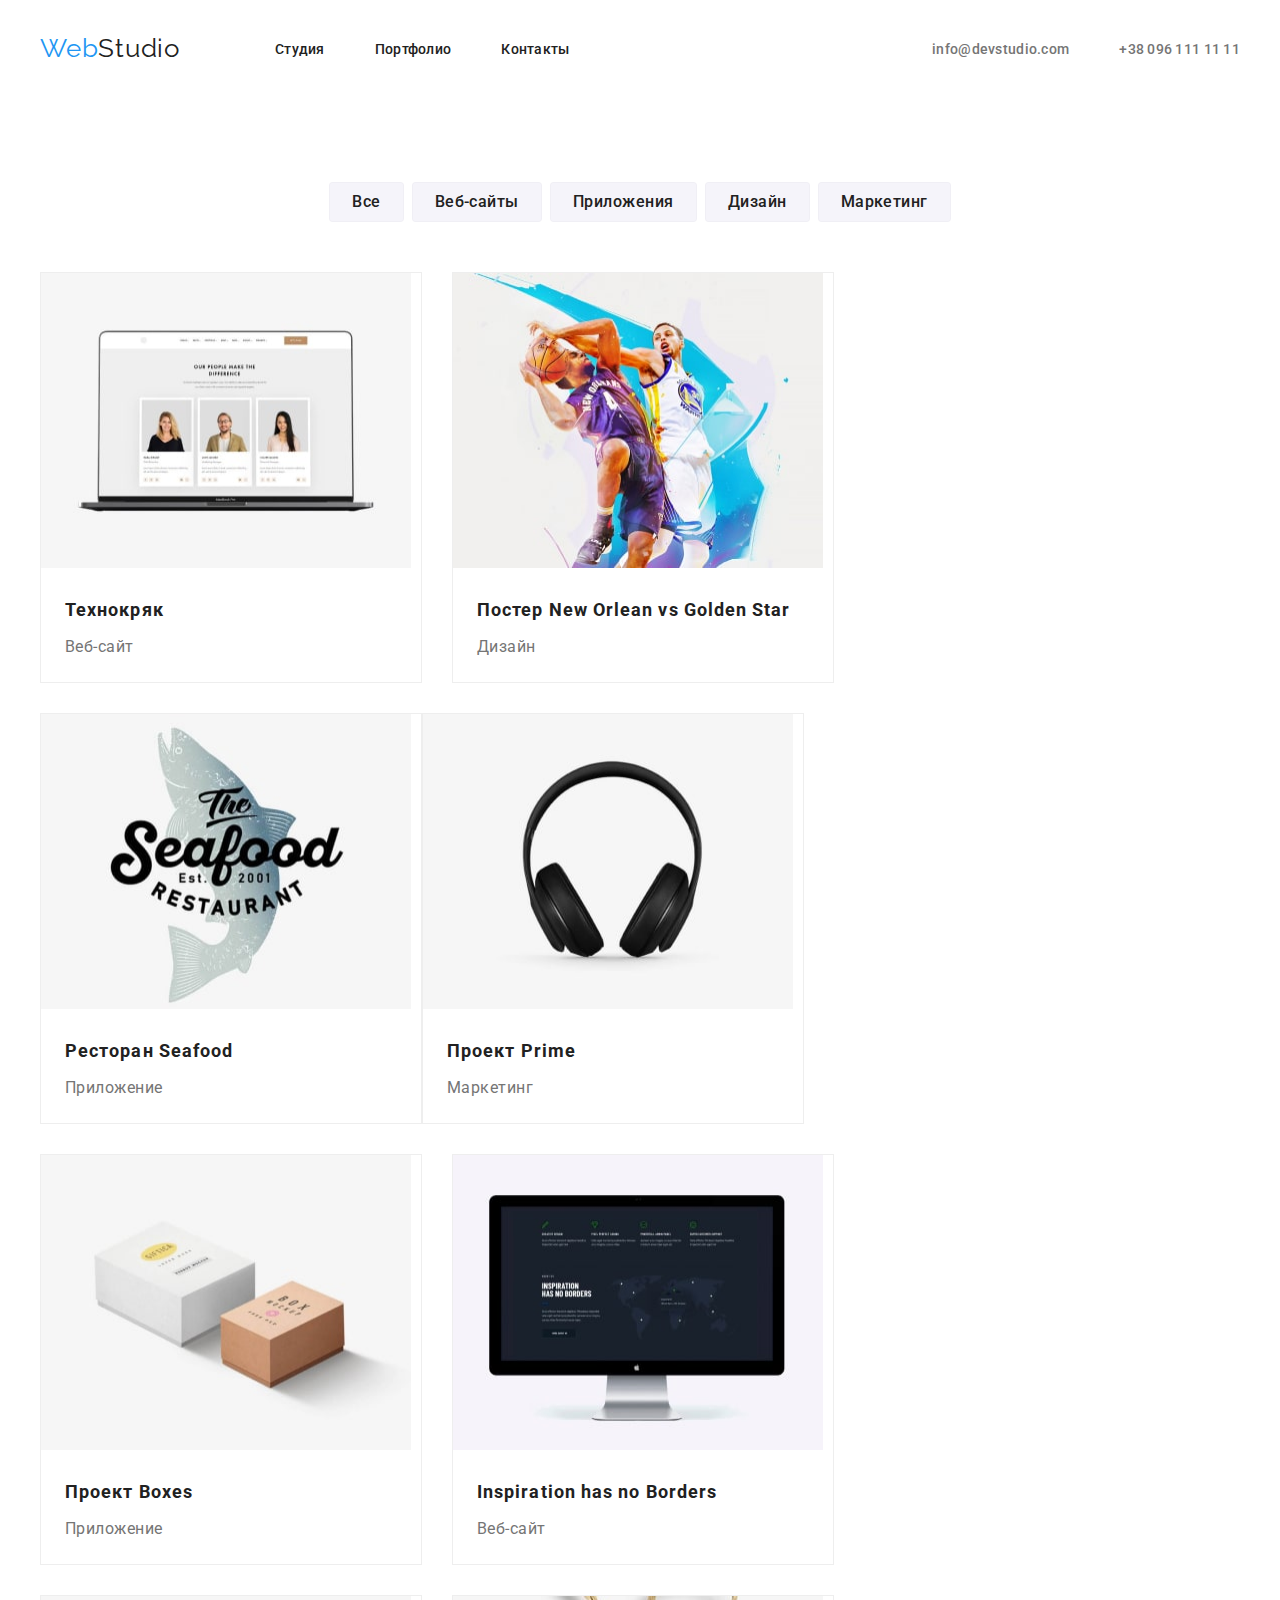
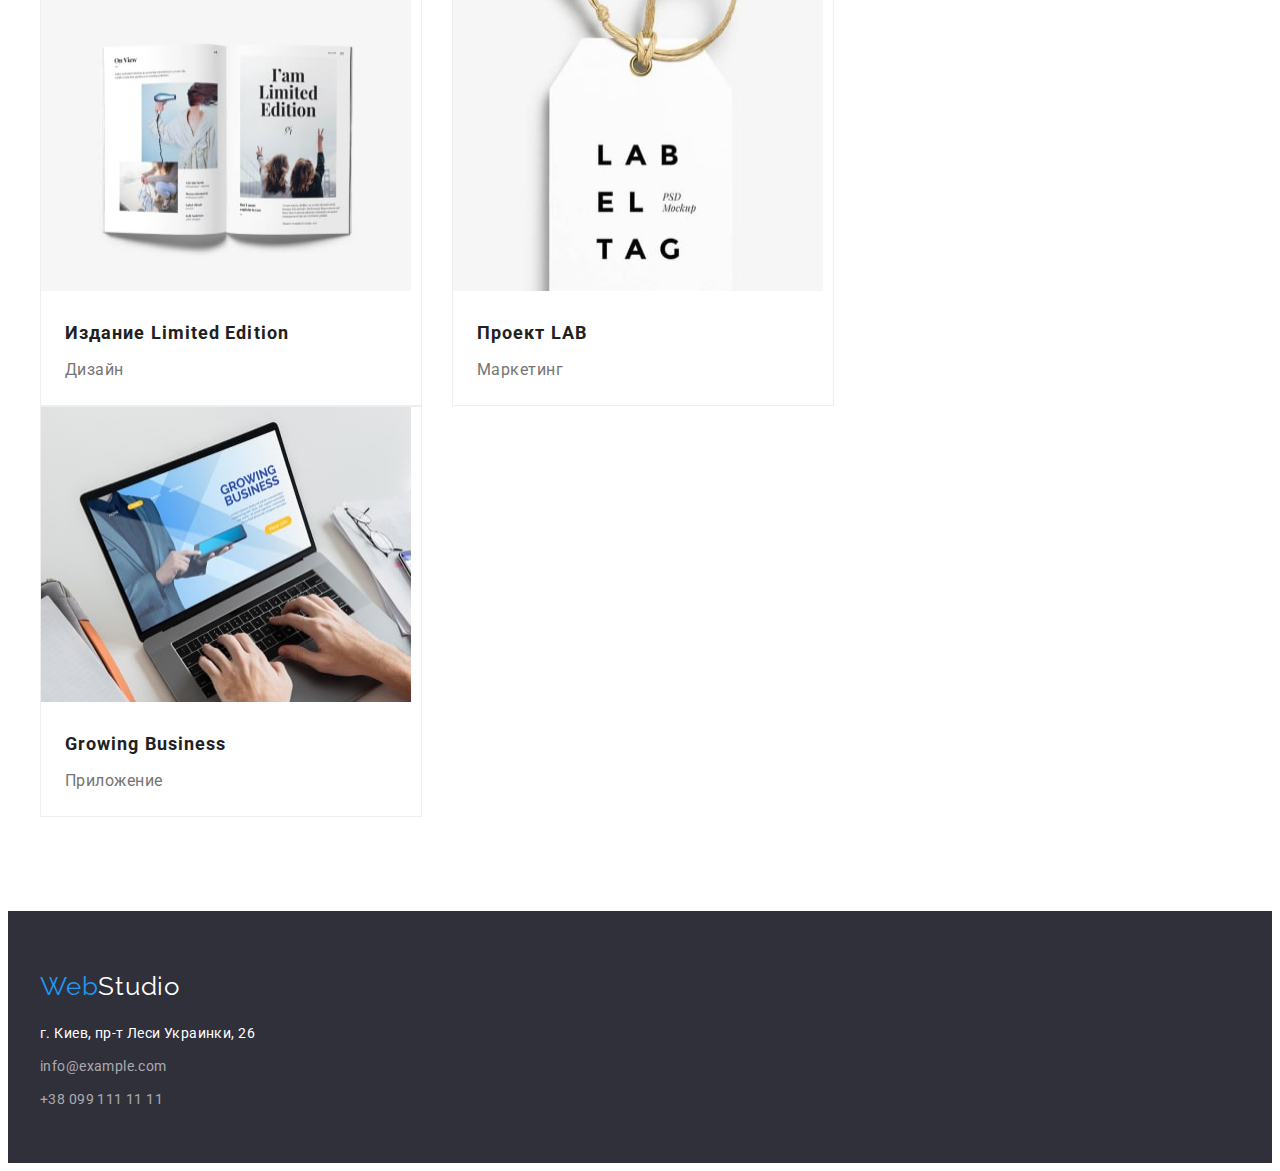
==== commit 0b393d99: "надеюсь законченая работа" ====
--- a/portfolio.html
+++ b/portfolio.html
@@ -10,12 +10,9 @@
     <link rel="preconnect" href="https://fonts.gstatic.com" crossorigin>
     <link href="https://fonts.googleapis.com/css2?family=Raleway:wght@700&family=Roboto:wght@400;500;700;900&display=swap" rel="stylesheet">
     <link rel="stylesheet" href="https://cdnjs.cloudflare.com/ajax/libs/modern-normalize/1.1.0/modern-normalize.min.css" integrity="sha512-wpPYUAdjBVSE4KJnH1VR1HeZfpl1ub8YT/NKx4PuQ5NmX2tKuGu6U/JRp5y+Y8XG2tV+wKQpNHVUX03MfMFn9Q==" crossorigin="anonymous" referrerpolicy="no-referrer" />
-    <link rel="stylesheet" href="./css/style.css"/>
-    
-
+    <link rel="stylesheet" href="./css/style.css"/> 
 </head>  
 <body>
-
     <header class="header">
         <div class="container header">
             <!-- section-nav -->
--- a/css/style.css
+++ b/css/style.css
@@ -18,7 +18,6 @@
     width: 1200px;
     padding-left: 15px;
     padding-right: 15px;  
-    border: 1px solid tomato;
 }
 
 .list{
@@ -43,7 +42,6 @@
 .section{
     padding-top: 94px;
     padding-bottom: 94px;
-    border: 1px solid green;
 }
 
 .section.no-padding{
@@ -63,6 +61,7 @@
 }
 
 /*---------------------header-----------------------*/
+
 .header{
     display: flex;
     align-items: center;
@@ -298,13 +297,7 @@
     height: 252px;
     display: flex;
     align-items: center;
-
     }
-
-
-.futer-section{
-}
-
 
 .footer-mail, .footer-phone, .footer-address{
     font-family: Roboto, sans-serif;
@@ -313,6 +306,10 @@
     line-height: 1.71;
     letter-spacing: 0.03em;
     color: rgba(255, 255, 255, 0.6);
+}
+
+.footer-address{
+    color: #FFFFFF;
 }
 
 .footer-mail:hover, .footer-phone:hover, .footer-address:hover,
@@ -383,6 +380,7 @@
     letter-spacing: 0.06em;
     color: var(--primary-text-color);
     margin-bottom: 4px;
+    margin-left: 24px;
 }
 
 .works-discription{
@@ -391,6 +389,8 @@
     line-height: 1.88;
     letter-spacing: 0.03em;
     color: var(--secondary-text-color);
+    margin-bottom: 20px;
+    margin-left: 24px;
 }
 
 .works-list{
@@ -400,13 +400,12 @@
 
 .works-item{
     width: calc((100% - 60px) / 3);
-    height: 404px;
-    background-color: royalblue;
-    border: 1px solid #EEEEEE;
-    }
-
-.works-item:not(:nth-child(3n)){
     margin-right: 30px;
+    border: 1px solid #eeeeee;
+}
+
+.works-item:nth-child(3n){
+    margin-right: 0;
 }
 
 .works-item:not(:nth-last-child(-n + 3)){
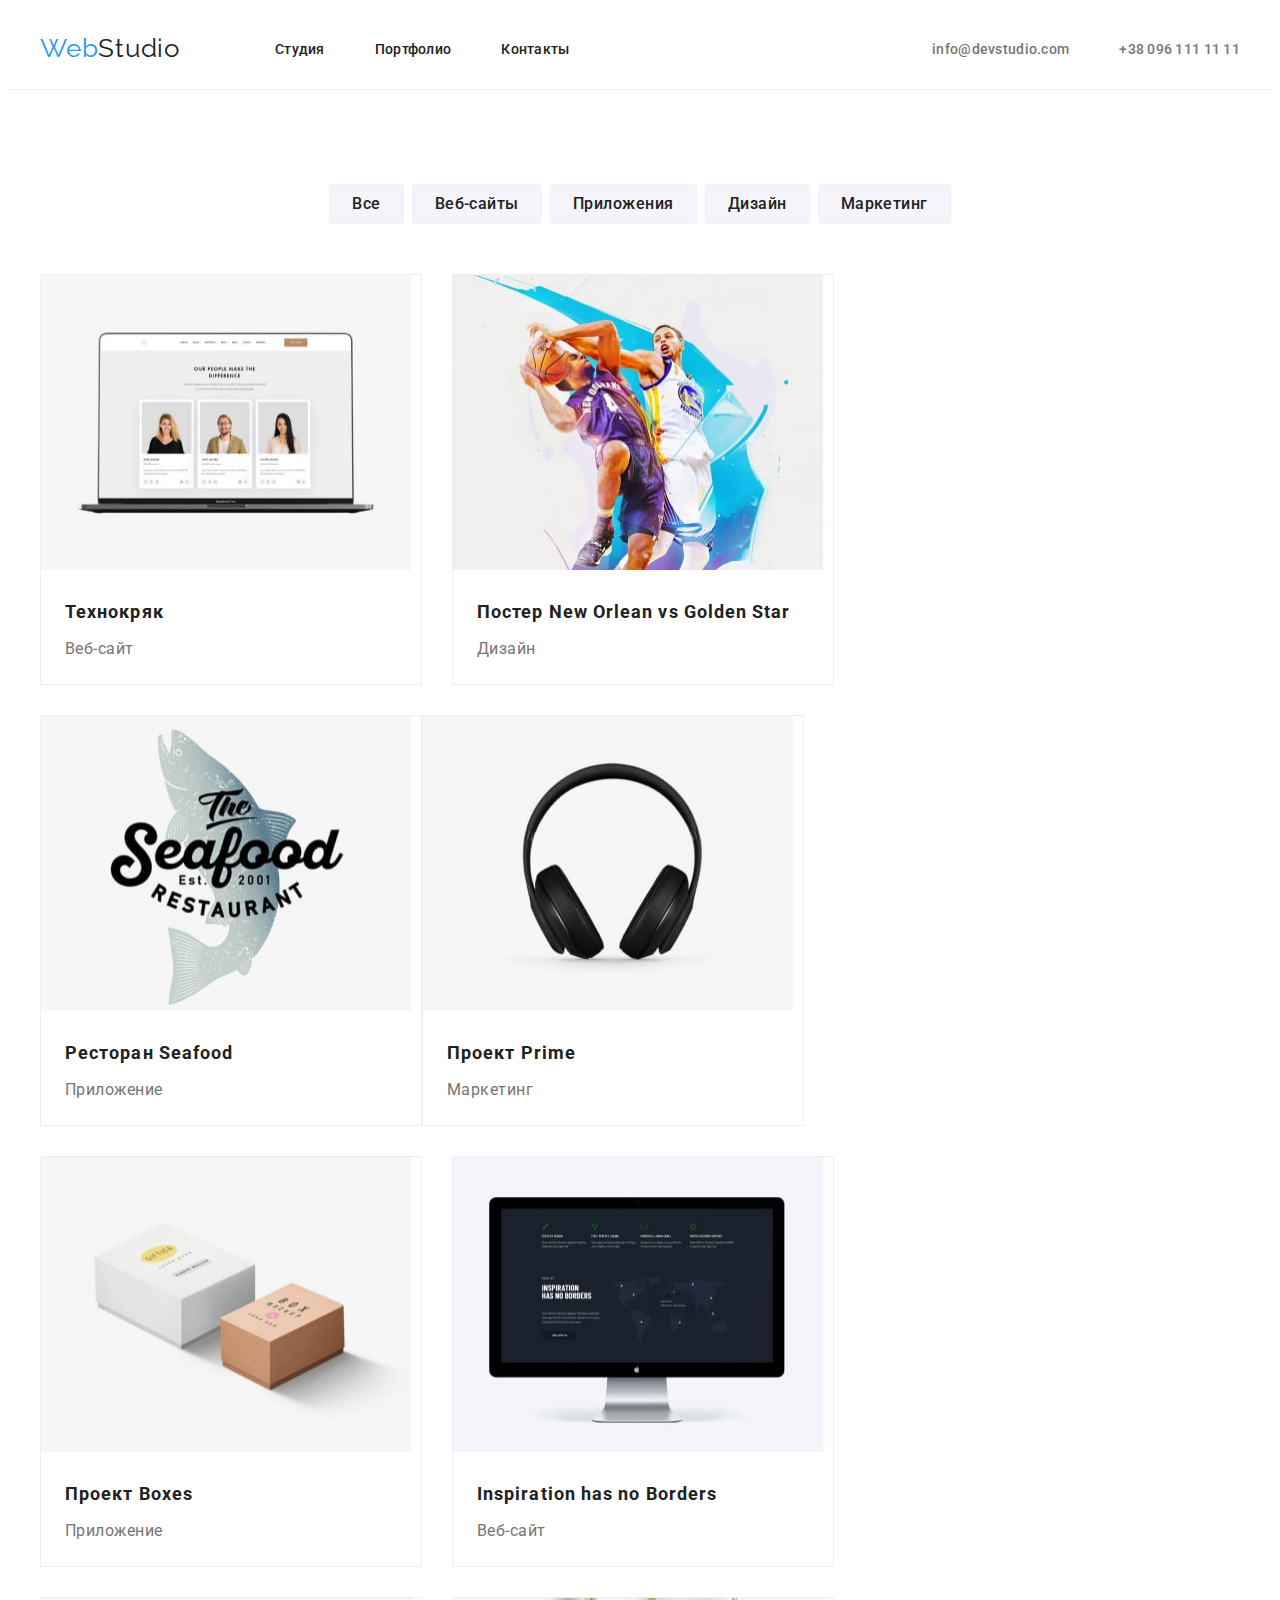
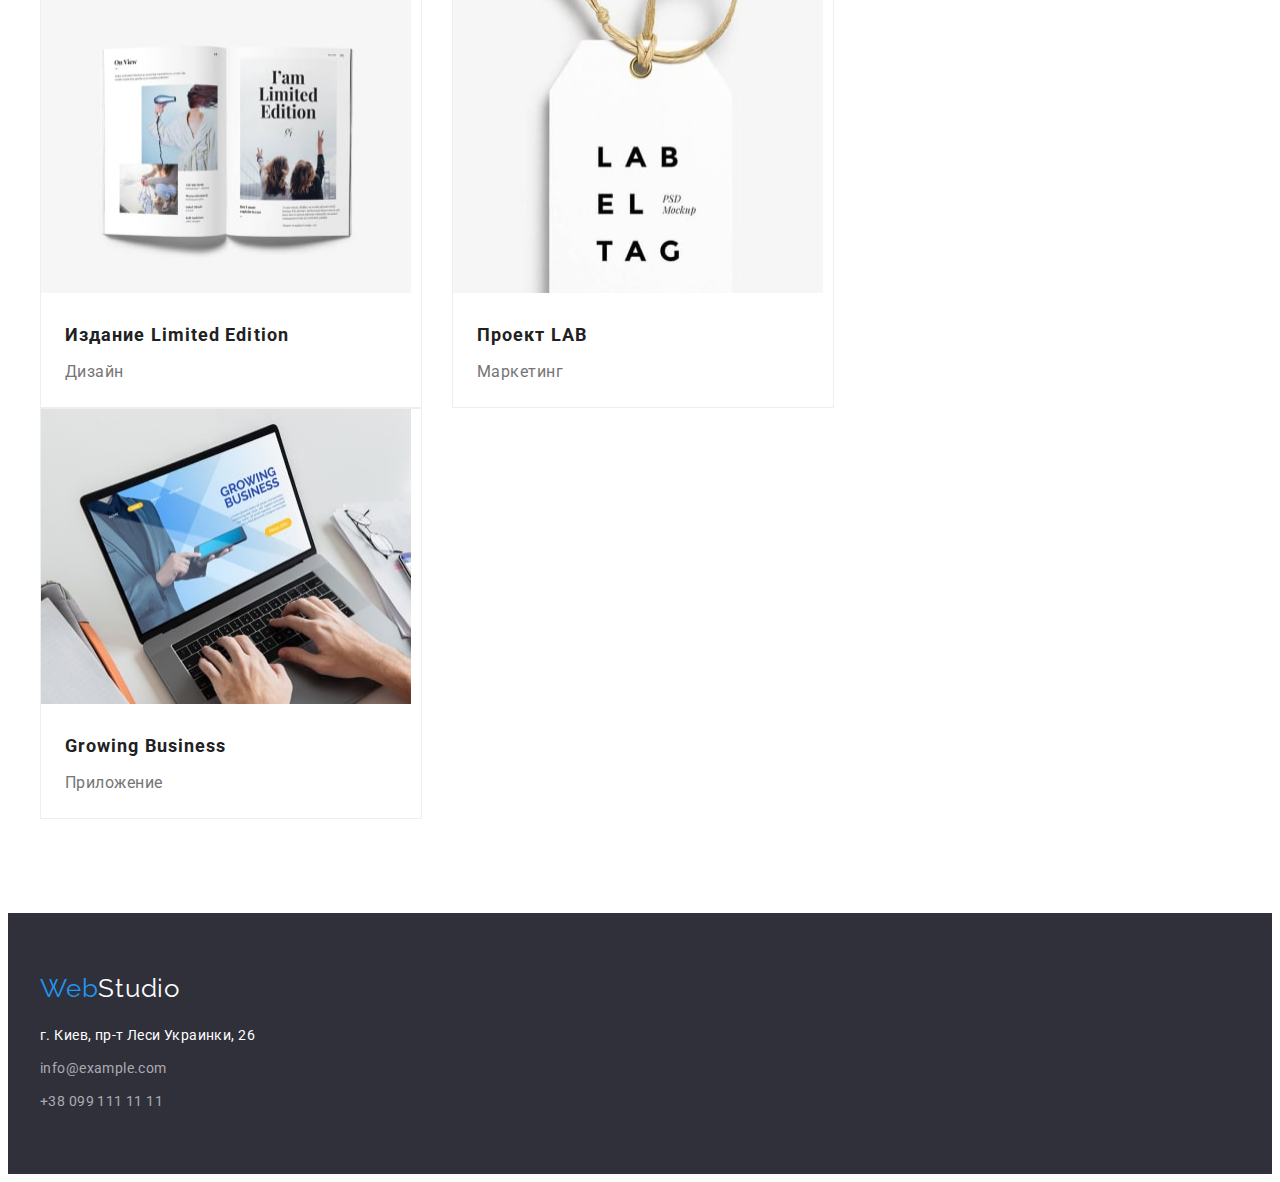
==== commit 0e4ffc6b: "внесены правки" ====
--- a/portfolio.html
+++ b/portfolio.html
@@ -14,7 +14,7 @@
 </head>  
 <body>
     <header class="header">
-        <div class="container header">
+        <div class="container header-container">
             <!-- section-nav -->
             <nav class="header-nav">
                 <a href="./index.html" lang="en" class="logo link">Web<span class="logo-black">Studio</span></a>
@@ -49,48 +49,66 @@
             <ul class="works-list list">
                 <li class="works-item">
                     <img src="./images/our-work/work1.jpg" alt="Три сотрудника" width="370" height="295">
-                    <h2 class="works-project">Технокряк</h2>
-                    <p class="works-discription">Веб-сайт</p>
+                    <div class="work-signature">
+                        <h2 class="works-project">Технокряк</h2>
+                        <p class="works-discription">Веб-сайт</p>
+                    </div>
                 </li>
                 <li class="works-item">
                     <img src="./images/our-work/work2.jpg" alt="Два баскетболиста" width="370" height="295">
-                    <h2 class="works-project">Постер <span lang="en">New Orlean vs Golden Star</span></h2>
-                    <p class="works-discription">Дизайн</p>
+                    <div class="work-signature">
+                        <h2 class="works-project">Постер <span lang="en">New Orlean vs Golden Star</span></h2>
+                        <p class="works-discription">Дизайн</p>
+                    </div>
                 </li>
                 <li class="works-item">
                     <img src="./images/our-work/work3.jpg" alt="Реклама Морская еда - нарисован лосось" width="370" height="295">
-                    <h2 class="works-project">Ресторан <span lang="en">Seafood</span></h2>
-                    <p class="works-discription">Приложение</p>
+                    <div class="work-signature">
+                        <h2 class="works-project">Ресторан <span lang="en">Seafood</span></h2>
+                        <p class="works-discription">Приложение</p>
+                    </div>
                 </li>
                 <li class="works-item">
                     <img src="./images/our-work/work4.jpg" alt="Наушники" width="370" height="295">
-                    <h2 class="works-project">Проект <span lang="en"></span>Prime</h2>
-                    <p class="works-discription">Маркетинг</p>
+                    <div class="work-signature">
+                        <h2 class="works-project">Проект <span lang="en"></span>Prime</h2>
+                        <p class="works-discription">Маркетинг</p>
+                    </div>
                 </li>
                 <li class="works-item">
                     <img src="./images/our-work/work5.jpg" alt="Две коробочки" width="370" height="295">
-                    <h2 class="works-project">Проект <span lang="en">Boxes</span></h2>
-                    <p class="works-discription">Приложение</p>
+                    <div class="work-signature">
+                        <h2 class="works-project">Проект <span lang="en">Boxes</span></h2>
+                        <p class="works-discription">Приложение</p>
+                    </div>
                 </li>
                 <li class="works-item">
                     <img src="./images/our-work/work6.jpg" alt="Компьютер МАК" width="370" height="295">
-                    <h2 lang="en" class="works-project">Inspiration has no Borders</h2>
-                    <p class="works-discription">Веб-сайт</p>
+                    <div class="work-signature">
+                        <h2 lang="en" class="works-project">Inspiration has no Borders</h2>
+                        <p class="works-discription">Веб-сайт</p>
+                    </div>
                 </li>
                 <li class="works-item">
                     <img src="./images/our-work/work7.jpg" alt="Развернутая брошура" width="370" height="295">
-                    <h2 class="works-project">Издание <span lang="en">Limited Edition</span></h2>
-                    <p class="works-discription">Дизайн</p>
+                    <div class="work-signature">
+                        <h2 class="works-project">Издание <span lang="en">Limited Edition</span></h2>
+                        <p class="works-discription">Дизайн</p>
+                    </div>
                 </li>
                 <li class="works-item">
                     <img src="./images/our-work/work8.jpg" alt="Бирка Лабель таг" width="370" height="295">
-                    <h2 class="works-project">Проект <span lang="en">LAB</span></h2>
-                    <p class="works-discription">Маркетинг</p>
+                    <div class="work-signature">
+                        <h2 class="works-project">Проект <span lang="en">LAB</span></h2>
+                        <p class="works-discription">Маркетинг</p>
+                    </div>
                 </li>
                 <li class="works-item">
                     <img src="./images/our-work/work9.jpg" alt="Работает на ноутбуке" width="370" height="295">
-                    <h2 lang="en" class="works-project">Growing Business</h2>
-                    <p class="works-discription">Приложение</p>
+                    <div class="work-signature">
+                        <h2 lang="en" class="works-project">Growing Business</h2>
+                        <p class="works-discription">Приложение</p>
+                    </div>
                 </li>    
             </ul>    
             </div>
@@ -100,7 +118,7 @@
 
     <!--footer-->
     <footer class="footer">
-        <div class="container futer-section">
+        <div class="container footer-section">
             <a href="./index.html" lang="en" class="logo link footer-logo">Web<span class="logo-white">Studio</span></a>
             <address class="footer-data">
                 <ul class="footer-list list">
--- a/css/style.css
+++ b/css/style.css
@@ -61,13 +61,18 @@
 }
 
 /*---------------------header-----------------------*/
-
 .header{
+    border-bottom-width: 1px;
+    border-bottom-style: solid;
+    border-block-color: #ECECEC;
+
+}
+
+.header-container{
     display: flex;
     align-items: center;
-    height: 80px;
-}
-
+    padding: 25px 0px;
+}
 
 .header-nav{
     display: flex;
@@ -81,7 +86,7 @@
     font-size: 26px;
     line-height: 1.19;
     letter-spacing: 0.03em;
-    margin: 8px 95px 8px 0;
+    margin-right: 95px;
 }
 
 .logo-black{
@@ -149,7 +154,7 @@
 .hero{
 background: #757575;
 text-align: center;
-margin-bottom: 95px;
+padding: 200px 0px;
 }
 
 .hero-title{
@@ -176,11 +181,15 @@
 }
 
 .hero-button:focus, .hero-button:hover{
-    color: #FFFFFF;
-    background-color: #5a45a5;
+    color: var(--accent-text-color);
+    background-color: #ffffff;
 }
 
 /*-------------------advantage-----------------*/
+
+.advantage{
+    background-color: tomato;
+}
 
 .advantage-title{
     line-height: 42px;
@@ -195,7 +204,6 @@
     letter-spacing: 0.03em;
     text-transform: uppercase;
     color: var(--primary-text-color);
-    text-align: center;
     margin-bottom: 10px;
 }
 
@@ -217,6 +225,10 @@
 }
 
 /*-------------------do-----------------*/
+
+.do{
+    padding-top: 0;
+}
 
 .do-title{
     font-weight: bold;
@@ -294,7 +306,6 @@
 
 .footer{
     background-color: #2F303A;
-    height: 252px;
     display: flex;
     align-items: center;
     }
@@ -330,7 +341,9 @@
     margin-bottom: 9px;
 }
 
-
+.footer-section{
+    padding: 60px 0px;
+}
 
 /*=+=+=+=+=+=+=+=+=+= portfolio =+=+=+=+=+=+=+=+=*/
 
@@ -380,8 +393,7 @@
     letter-spacing: 0.06em;
     color: var(--primary-text-color);
     margin-bottom: 4px;
-    margin-left: 24px;
-}
+   }
 
 .works-discription{
     font-weight: normal;
@@ -389,9 +401,7 @@
     line-height: 1.88;
     letter-spacing: 0.03em;
     color: var(--secondary-text-color);
-    margin-bottom: 20px;
-    margin-left: 24px;
-}
+    }
 
 .works-list{
     display: flex;
@@ -412,7 +422,9 @@
     margin-bottom: 30px;
 }
 
-
-.works-item>img{
-    margin-bottom: 20px;
+.work-signature{
+    padding-top: 20px;
+    padding-bottom: 20px;
+    padding-left: 24px;
+    padding-right: auto;
 }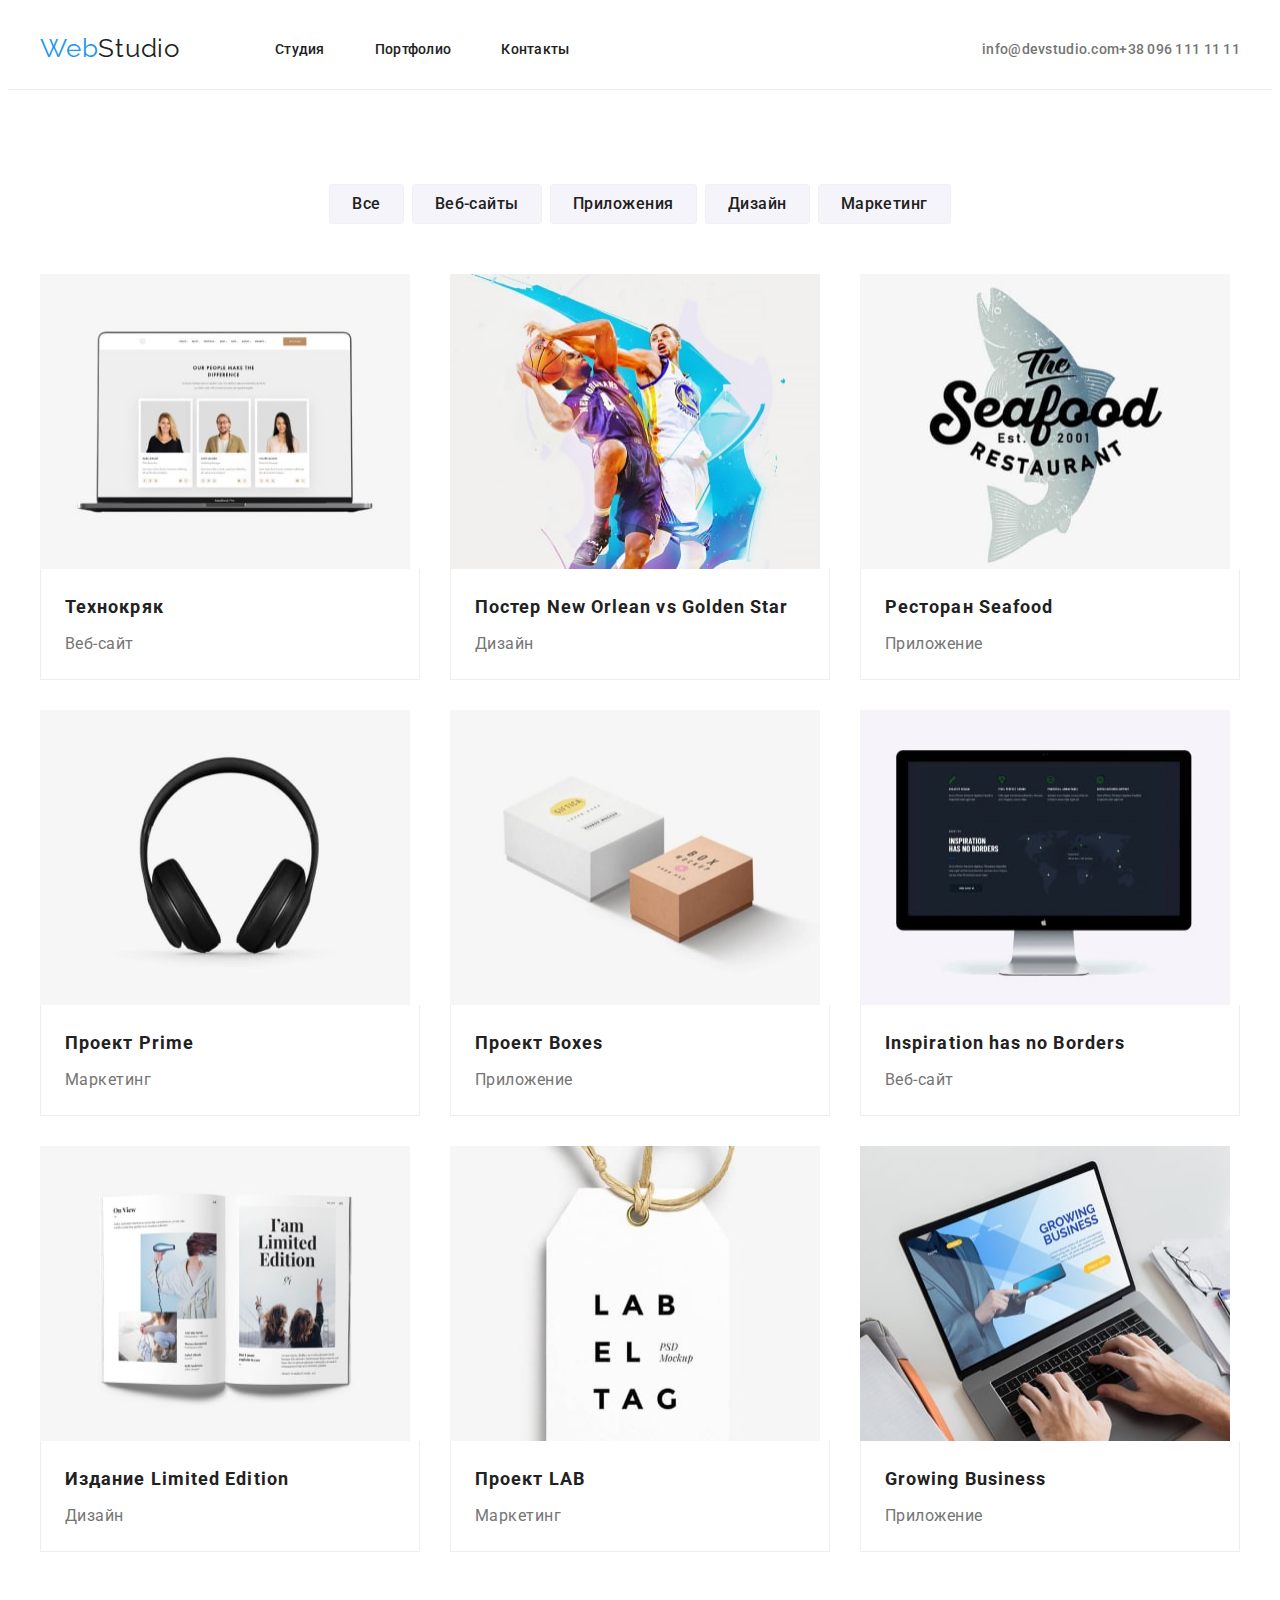
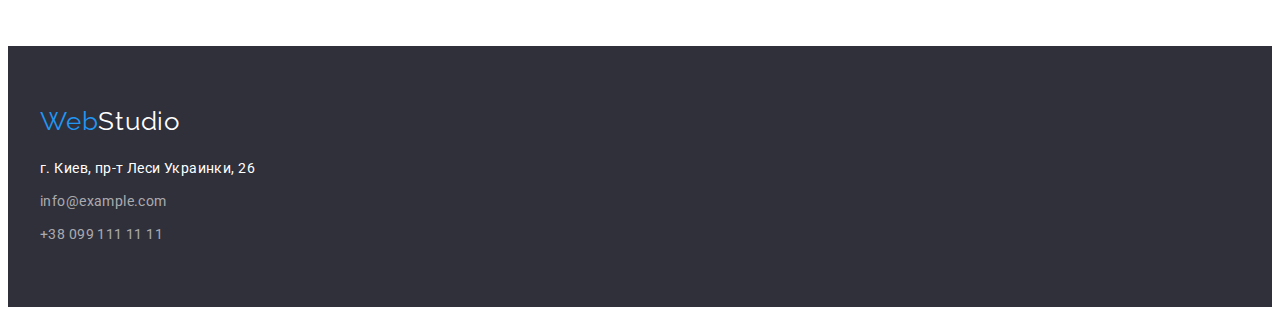
==== commit b6964baa: "внесены правки, согласно комментария преподавателя" ====
--- a/portfolio.html
+++ b/portfolio.html
@@ -20,7 +20,7 @@
                 <a href="./index.html" lang="en" class="logo link">Web<span class="logo-black">Studio</span></a>
                 <ul class="header-list list">
                     <li class="header-item">
-                        <a class="header-link link" href="">Студия</a></li>
+                        <a class="header-link link" href="./index.html">Студия</a></li>
                     <li class="header-item">
                         <a class="header-link link" href="./portfolio.html">Портфолио</a></li>
                     <li class="header-item">
--- a/css/style.css
+++ b/css/style.css
@@ -1,50 +1,57 @@
-:root{
+:root {
     --primary-text-color: #212121;
-    --secondary-text-color:#757575;
-    --accent-text-color: #2196F3;
-}
-
-address { all: initial; }
-
+    --secondary-text-color: #757575;
+    --accent-text-color: #2196f3;
+}
+
+address {
+    all: initial;
+}
 
 body {
     color: var(--primary-text-color);
     font-family: Roboto, sans-serif;
-   }
-
-.container{
+}
+
+.container {
     margin-left: auto;
     margin-right: auto;
     width: 1200px;
     padding-left: 15px;
-    padding-right: 15px;  
-}
-
-.list{
+    padding-right: 15px;
+}
+
+.list {
     list-style: none;
 }
 
-.link{
+.link {
     text-decoration: none;
 }
 
-h1,h2,h3,h4,h5,h6,p{
+h1,
+h2,
+h3,
+h4,
+h5,
+h6,
+p {
     margin-top: 0;
     margin-bottom: 0;
 }
 
-ul{
+ul {
     margin-top: 0;
     margin-bottom: 0;
     padding-left: 0;
 }
 
-.section{
+.section {
     padding-top: 94px;
     padding-bottom: 94px;
 }
 
-.section.no-padding{
+.section.no-padding {
     padding-top: 0;
     padding-bottom: 0;
 }
@@ -60,27 +67,31 @@
     clip: rect(0 0 0 0);
 }
 
+img {
+    display: block;
+    max-width: 100%;
+}
+
 /*---------------------header-----------------------*/
-.header{
+.header {
     border-bottom-width: 1px;
     border-bottom-style: solid;
-    border-block-color: #ECECEC;
-
-}
-
-.header-container{
+    border-block-color: #ececec;
+}
+
+.header-container {
     display: flex;
     align-items: center;
-    padding: 25px 0px;
-}
-
-.header-nav{
+    padding-top: 25px;
+    padding-bottom: 25px;
+}
+
+.header-nav {
     display: flex;
     align-items: center;
-
-}
-
-.logo{
+}
+
+.logo {
     color: var(--accent-text-color);
     font-family: Raleway, sans-serif;
     font-size: 26px;
@@ -89,26 +100,26 @@
     margin-right: 95px;
 }
 
-.logo-black{
-    color: var(--primary-text-color);
-}
-
-.logo-white{
-    color: #FFFFFF;
-}
-
-.header-list{
-    display: flex;
-}
-
-.header-contacts{
+.logo-black {
+    color: var(--primary-text-color);
+}
+
+.logo-white {
+    color: #ffffff;
+}
+
+.header-list {
+    display: flex;
+}
+
+.header-contacts {
     margin-left: auto;
     margin-right: 10;
     display: flex;
     align-items: center;
-}   
-
-.header-link{
+}
+
+.header-link {
     color: var(--primary-text-color);
     font-weight: 500;
     font-size: 14px;
@@ -125,54 +136,63 @@
     color: var(--accent-text-color);
 }
 
-.header-mail, .header-phone{
+.header-contact + .header-contact{
+     margin-left: 50px;
+}
+
+.header-mail,
+.header-phone {
     font-weight: 500;
     font-size: 14px;
     line-height: 1.14;
     letter-spacing: 0.02em;
     color: var(--secondary-text-color);
-    margin-left: 50px;
     white-space: nowrap;
 }
 
-.header-mail:hover, .header-phone:hover,
-.header-mail:focus, .header-phone:focus{
+/* .header-phone {
+    margin-left: 50px; */
+}
+
+.header-mail:hover,
+.header-phone:hover,
+.header-mail:focus,
+.header-phone:focus {
     font-weight: 500;
     font-size: 14px;
     line-height: 1.14;
     letter-spacing: 0.02em;
     color: var(--accent-text-color);
-
-}
-
-.header-item:not(:last-child){
+}
+
+.header-item:not(:last-child) {
     margin-right: 50px;
 }
 
 /*-------------------section gero-----------------*/
 
-.hero{
-background: #757575;
-text-align: center;
-padding: 200px 0px;
-}
-
-.hero-title{
+.hero {
+    background: #757575;
+    text-align: center;
+    padding: 200px 0px;
+}
+
+.hero-title {
     font-weight: 900;
     font-size: 44px;
     line-height: 1.36;
     letter-spacing: 0.06em;
     text-transform: uppercase;
-    color: #FFFFFF;
+    color: #ffffff;
     margin-bottom: 45px;
 }
 
-.hero-button{
+.hero-button {
     font-weight: bold;
     font-size: 16px;
     line-height: 1.88;
     letter-spacing: 0.06em;
-    color: #FFFFFF;
+    color: #ffffff;
     background-color: var(--accent-text-color);
     padding: 10px 32px;
     border-radius: 4px;
@@ -180,24 +200,20 @@
     min-width: 200px;
 }
 
-.hero-button:focus, .hero-button:hover{
+.hero-button:focus,
+.hero-button:hover {
     color: var(--accent-text-color);
     background-color: #ffffff;
 }
 
 /*-------------------advantage-----------------*/
 
-.advantage{
-    background-color: tomato;
-}
-
-.advantage-title{
+.advantage-title {
     line-height: 42px;
     letter-spacing: 0.03em;
-
-}
-
-.advantage-topic{
+}
+
+.advantage-topic {
     font-weight: bold;
     font-size: 14px;
     line-height: 1.14;
@@ -207,7 +223,7 @@
     margin-bottom: 10px;
 }
 
-.advantage-paragrph{
+.advantage-paragrph {
     font-weight: normal;
     font-size: 14px;
     line-height: 1.71;
@@ -215,22 +231,22 @@
     color: var(--secondary-text-color);
 }
 
-.advantage-list{
+.advantage-list {
     display: flex;
     justify-content: space-between;
 }
 
-.advantage-item{
+.advantage-item {
     width: 270px;
 }
 
 /*-------------------do-----------------*/
 
-.do{
+.do {
     padding-top: 0;
 }
 
-.do-title{
+.do-title {
     font-weight: bold;
     font-size: 36px;
     line-height: 1.17;
@@ -240,30 +256,28 @@
     margin-bottom: 50px;
 }
 
-.do-list{
-        font-size: 0px;
-        display: flex;
-        justify-content: space-between;
-
-}
-
+.do-list {
+    font-size: 0px;
+    display: flex;
+    justify-content: space-between;
+}
 
 /*-------------------team-----------------*/
 
-.team{
-    background: #F5F4FA;
-}
-
-.team-item{
+.team {
+    background: #f5f4fa;
+}
+
+.team-item {
     background-color: #ffffff;
-    box-shadow: #000000;
     width: 270px;
     height: 368px;
     border-radius: 0px 0px 4px 4px;
-    box-shadow: 0px 1px 3px rgba(0, 0, 0, 0.12), 0px 1px 1px rgba(0, 0, 0, 0.14), 0px 2px 1px rgba(0, 0, 0, 0.2);
-}
-
-.team-title{
+    box-shadow: 0px 1px 3px rgba(0, 0, 0, 0.12), 0px 1px 1px rgba(0, 0, 0, 0.14),
+        0px 2px 1px rgba(0, 0, 0, 0.2);
+}
+
+.team-title {
     font-weight: bold;
     font-size: 36px;
     line-height: 1.17;
@@ -273,8 +287,11 @@
     margin-bottom: 50px;
 }
 
-
-.team-name{
+.team-pers{
+    padding: 30px 15px;
+}
+
+.team-name {
     font-weight: 500;
     font-size: 16px;
     line-height: 1.19;
@@ -284,7 +301,7 @@
     margin-bottom: 10px;
 }
 
-.team-position{
+.team-position {
     font-weight: normal;
     font-size: 16px;
     line-height: 1.19;
@@ -293,24 +310,27 @@
     color: var(--secondary-text-color);
 }
 
-.team-img{
+/* .team-img {
     margin-bottom: 30px;
-}
-
-.team-list{
+} */
+
+.team-list {
     display: flex;
     justify-content: space-between;
 }
 
 /*-------------------footer-----------------*/
 
-.footer{
-    background-color: #2F303A;
+.footer {
+    background-color: #2f303a;
     display: flex;
     align-items: center;
-    }
-
-.footer-mail, .footer-phone, .footer-address{
+    padding: 60px 0px;
+}
+
+.footer-mail,
+.footer-phone,
+.footer-address {
     font-family: Roboto, sans-serif;
     font-weight: normal;
     font-size: 14px;
@@ -319,12 +339,16 @@
     color: rgba(255, 255, 255, 0.6);
 }
 
-.footer-address{
-    color: #FFFFFF;
-}
-
-.footer-mail:hover, .footer-phone:hover, .footer-address:hover,
-.footer-mail:focus, .footer-phone:focus, .footer-address:focus{
+.footer-address {
+    color: #ffffff;
+}
+
+.footer-mail:hover,
+.footer-phone:hover,
+.footer-address:hover,
+.footer-mail:focus,
+.footer-phone:focus,
+.footer-address:focus {
     font-weight: normal;
     font-size: 14px;
     line-height: 1.71;
@@ -332,31 +356,29 @@
     color: var(--accent-text-color);
 }
 
-.footer-logo{
+.footer-logo {
     margin-bottom: 20px;
     display: block;
 }
 
-.footer-item:not(:last-child){
+.footer-item:not(:last-child) {
     margin-bottom: 9px;
 }
 
-.footer-section{
-    padding: 60px 0px;
+.footer-section {
 }
 
 /*=+=+=+=+=+=+=+=+=+= portfolio =+=+=+=+=+=+=+=+=*/
 
 /*-------------------works-----------------*/
 
-
-.works-title{
+.works-title {
     font-weight: normal;
     line-height: 1.71;
     letter-spacing: 0.03em;
 }
 
-.work-button{
+.work-button {
     font-family: Roboto;
     font-style: normal;
     font-weight: 500;
@@ -364,67 +386,73 @@
     line-height: 1.63;
     text-align: center;
     letter-spacing: 0.03em;
-    color: var(--primary-text-color); 
-    padding: 6px 22px; 
-    background: #F5F4FA;
+    color: var(--primary-text-color);
+    padding: 6px 22px;
+    background: #f5f4fa;
     border-radius: 4px;
     border: 1px solid rgba(0, 0, 0, 0.02);
 }
 
-.work-button:hover, .work-button:focus{
+.work-button:hover,
+.work-button:focus {
     color: #ffffff;
     background-color: var(--accent-text-color);
 }
 
-.works-filters{
+.works-filters {
     display: flex;
     justify-content: center;
     margin-bottom: 50px;
 }
 
-.works-filter:not(:last-child){
+.works-filter:not(:last-child) {
     margin-right: 8px;
 }
 
-.works-project{
+.works-project {
     font-weight: bold;
     font-size: 18px;
     line-height: 2;
     letter-spacing: 0.06em;
     color: var(--primary-text-color);
     margin-bottom: 4px;
-   }
-
-.works-discription{
+}
+
+.works-discription {
     font-weight: normal;
     font-size: 16px;
     line-height: 1.88;
     letter-spacing: 0.03em;
     color: var(--secondary-text-color);
-    }
-
-.works-list{
+}
+
+.works-list {
     display: flex;
     flex-wrap: wrap;
 }
 
-.works-item{
+.works-item {
     width: calc((100% - 60px) / 3);
     margin-right: 30px;
-    border: 1px solid #eeeeee;
-}
-
-.works-item:nth-child(3n){
+}
+
+.works-item:nth-child(3n) {
     margin-right: 0;
 }
 
-.works-item:not(:nth-last-child(-n + 3)){
+.works-item:not(:nth-last-child(-n + 3)) {
     margin-bottom: 30px;
 }
 
-.work-signature{
+.work-signature {
     padding-top: 20px;
     padding-bottom: 20px;
     padding-left: 24px;
-    padding-right: auto;
-}+    padding-right: 24px;
+    border: 1px solid #eeeeee;
+    border-top: none;
+}
+
+border-bottom-width: 1px;
+border-bottom-style: solid;
+border-block-color: #ececec;
